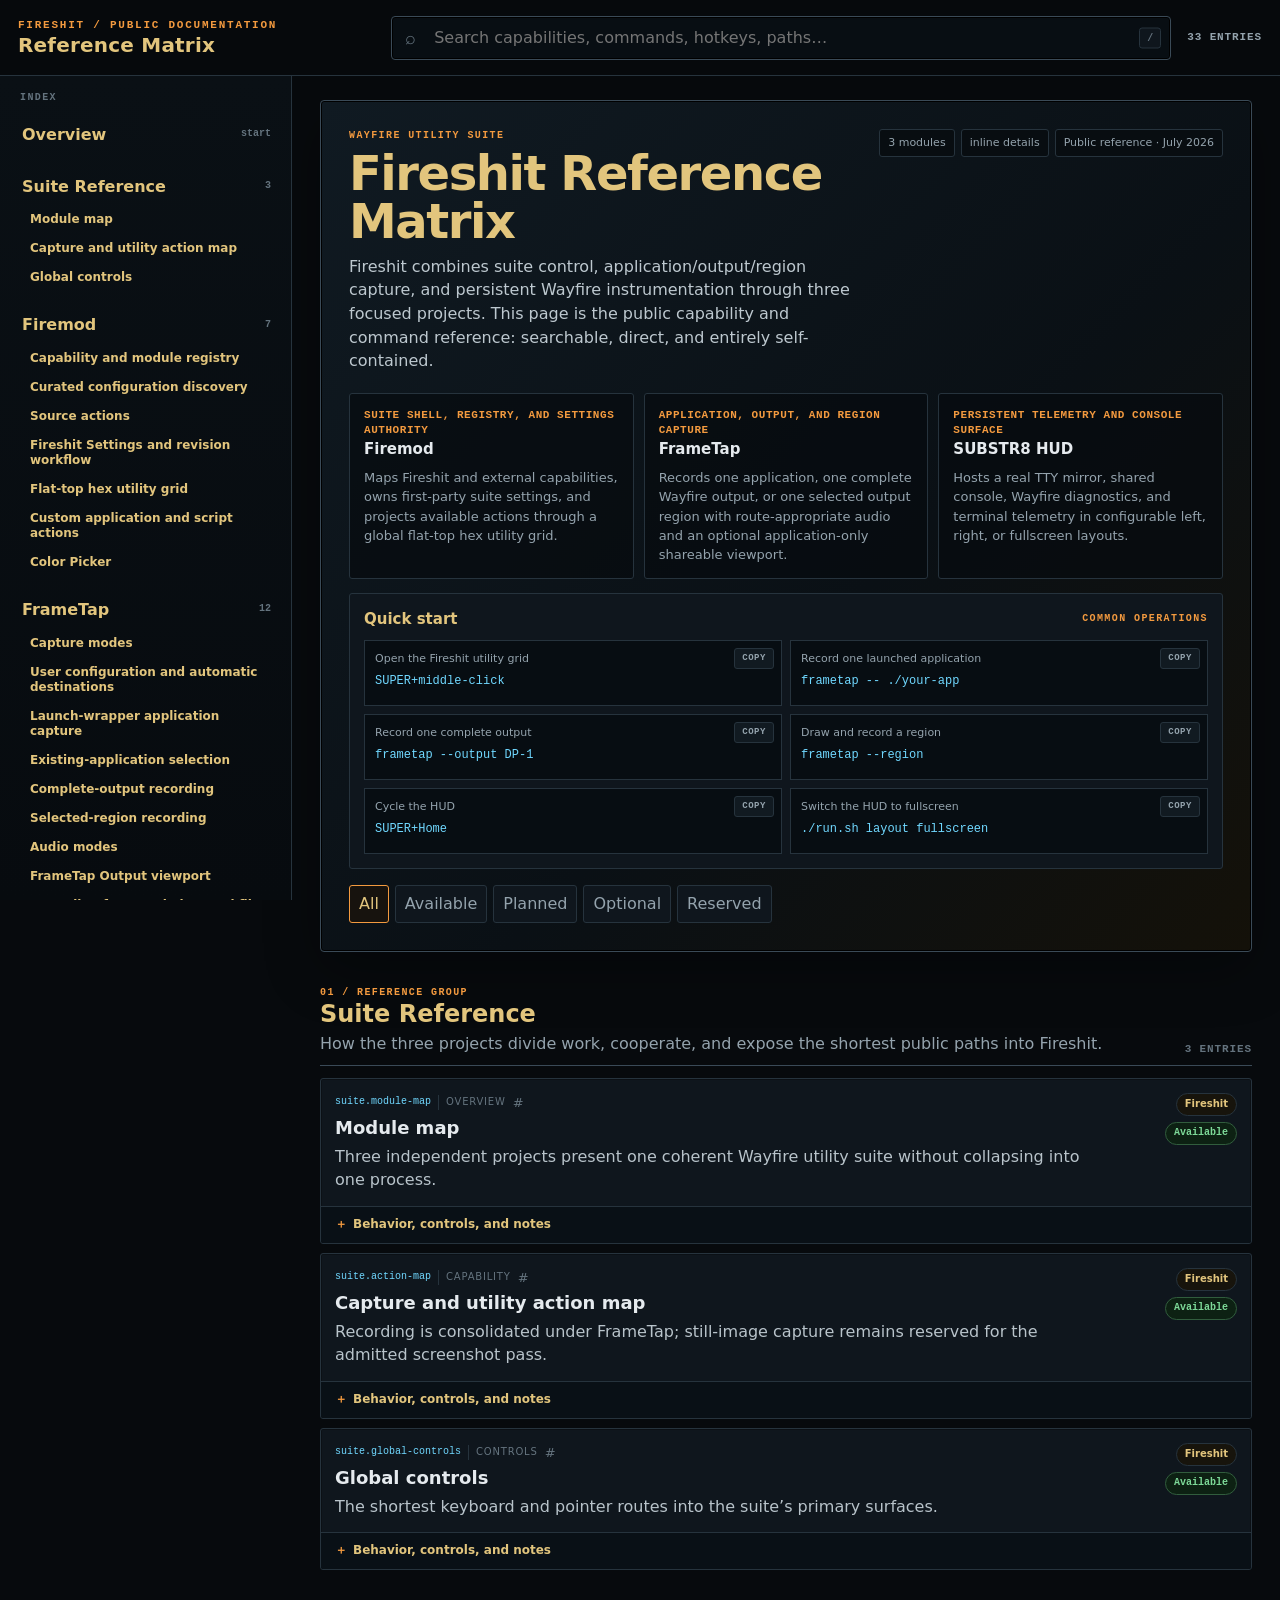
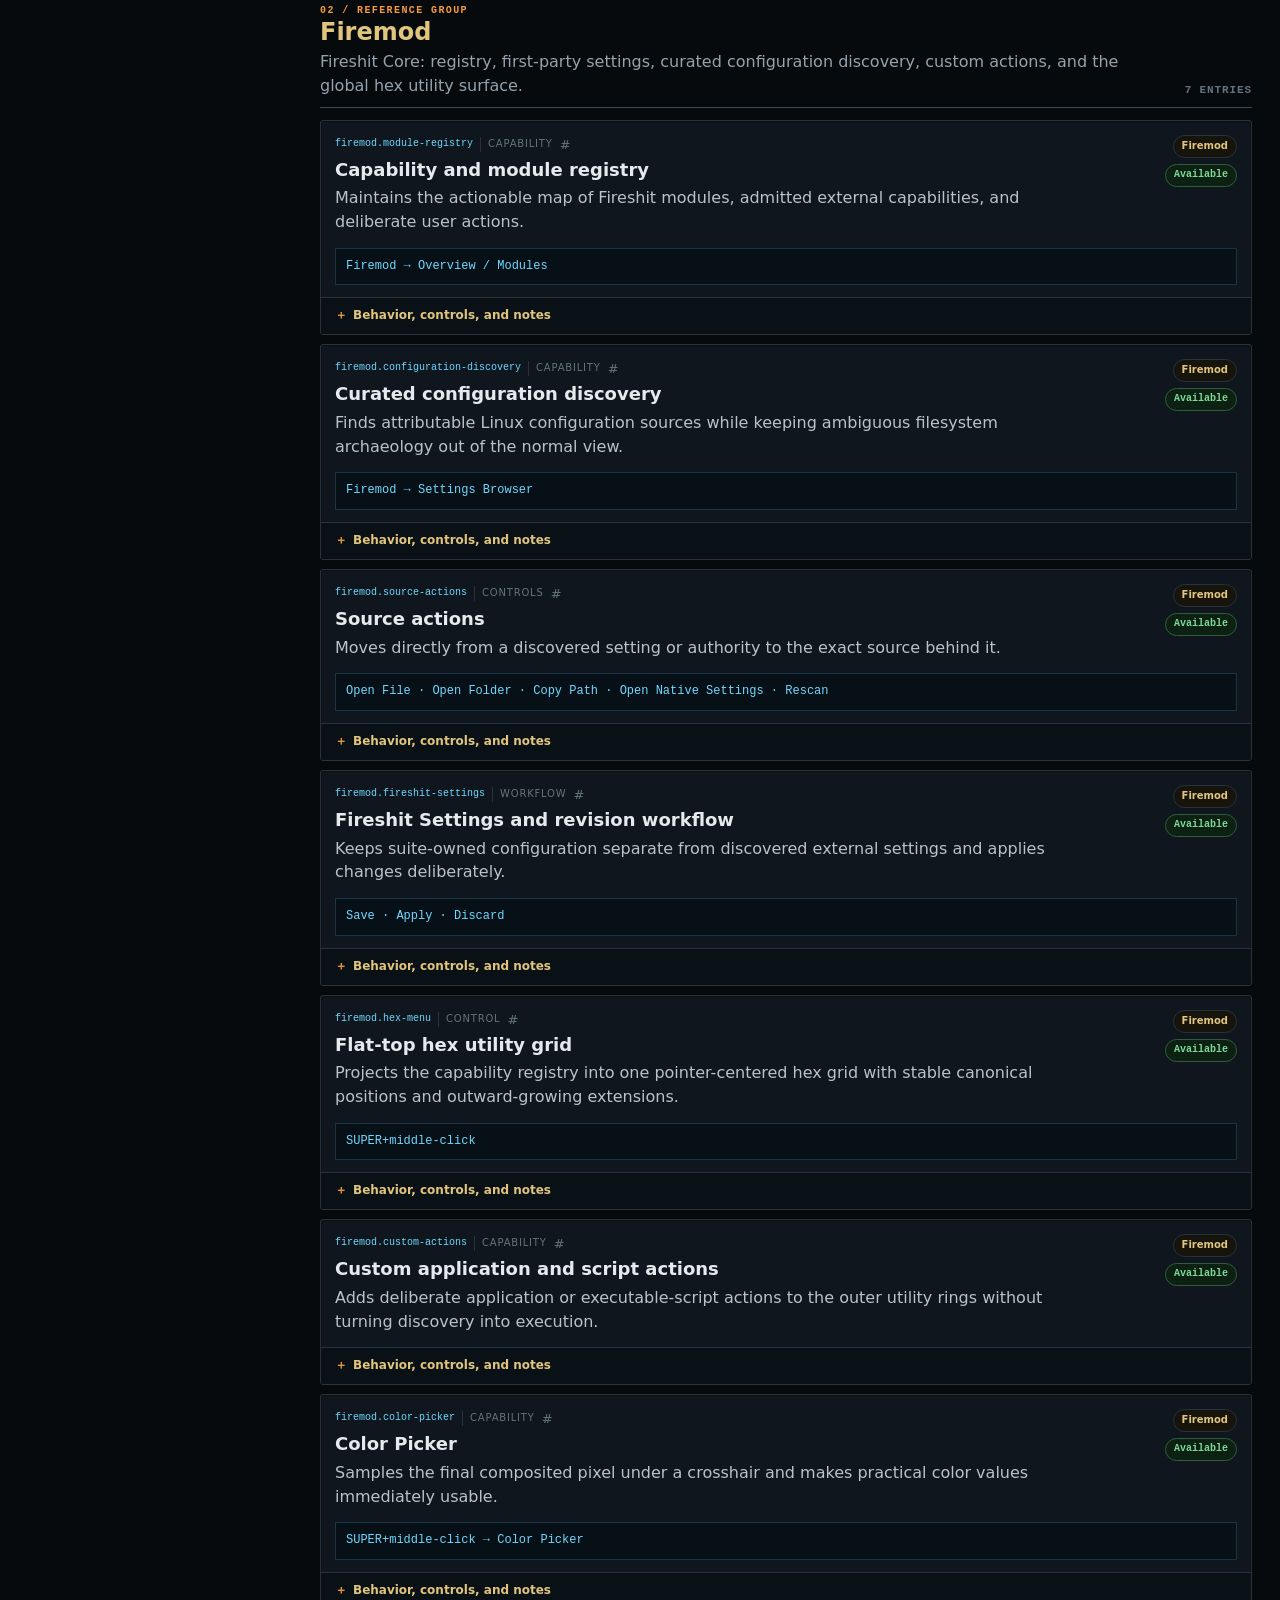
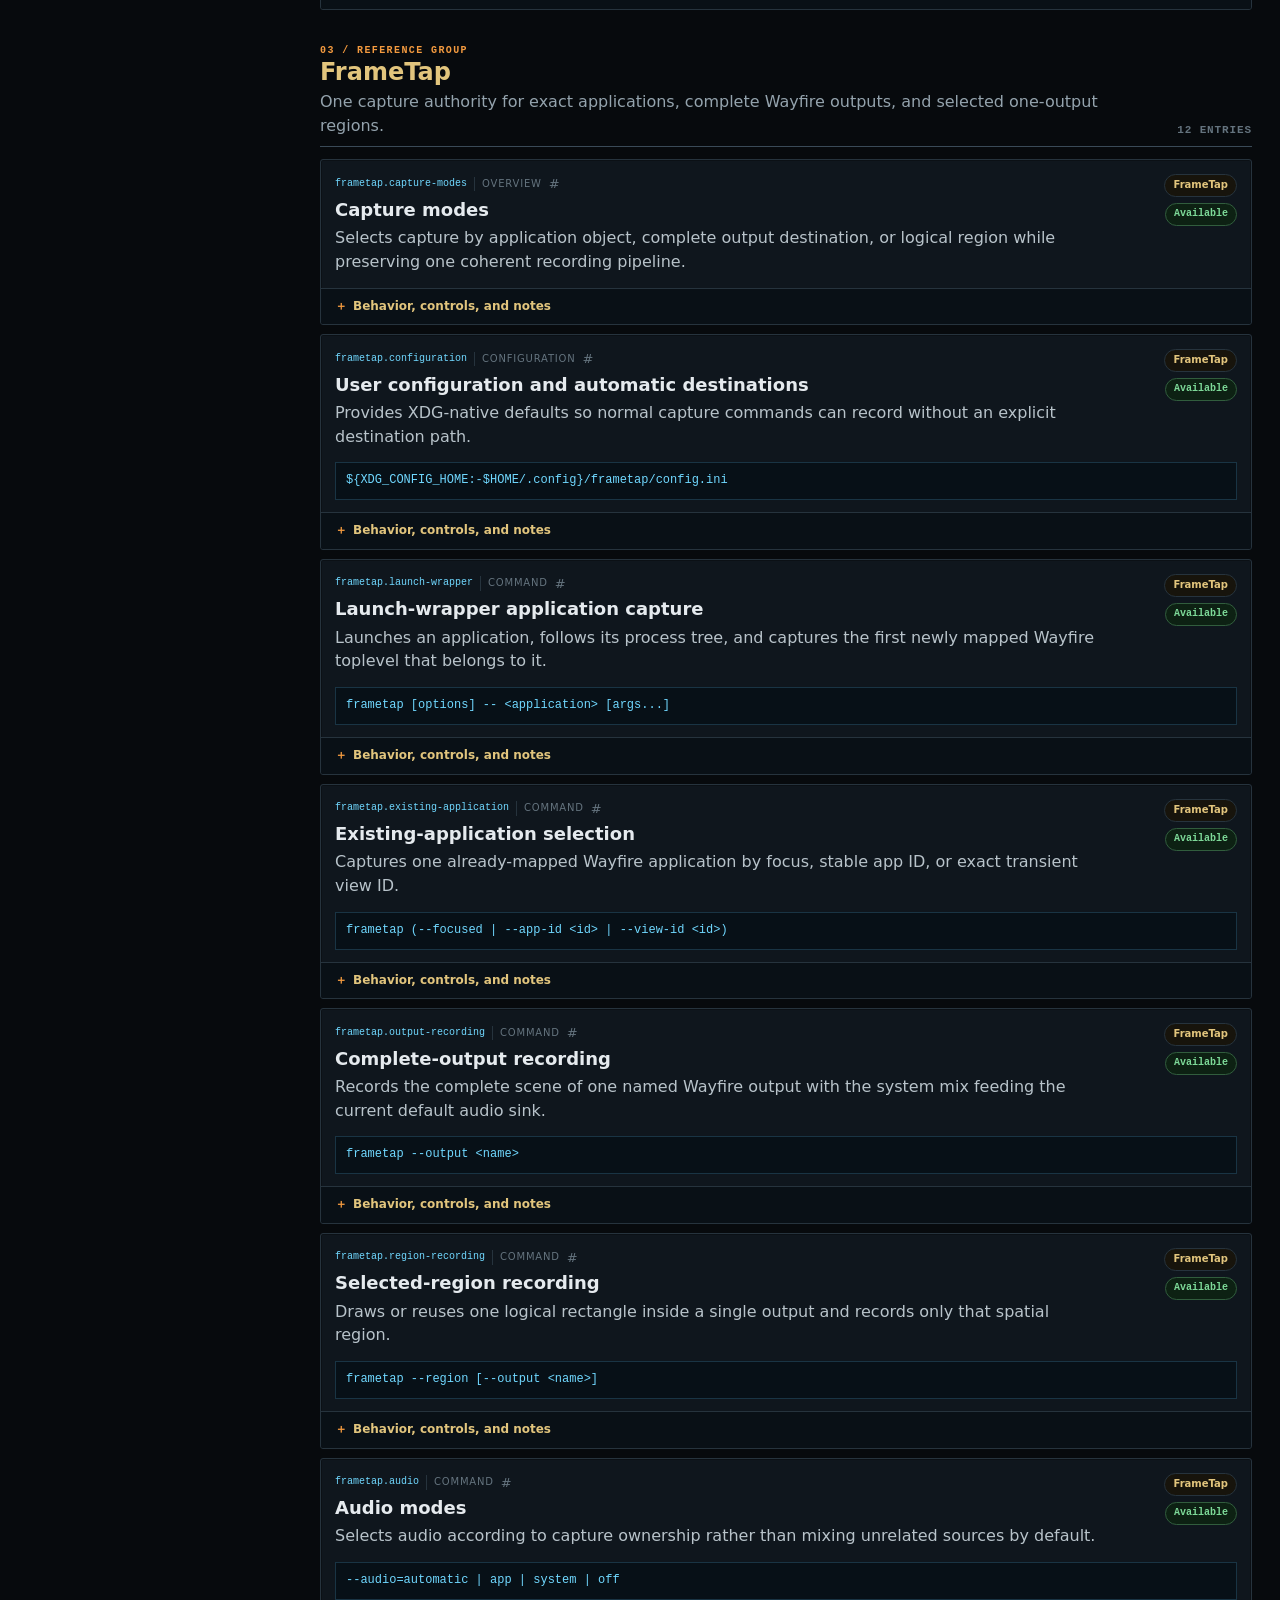
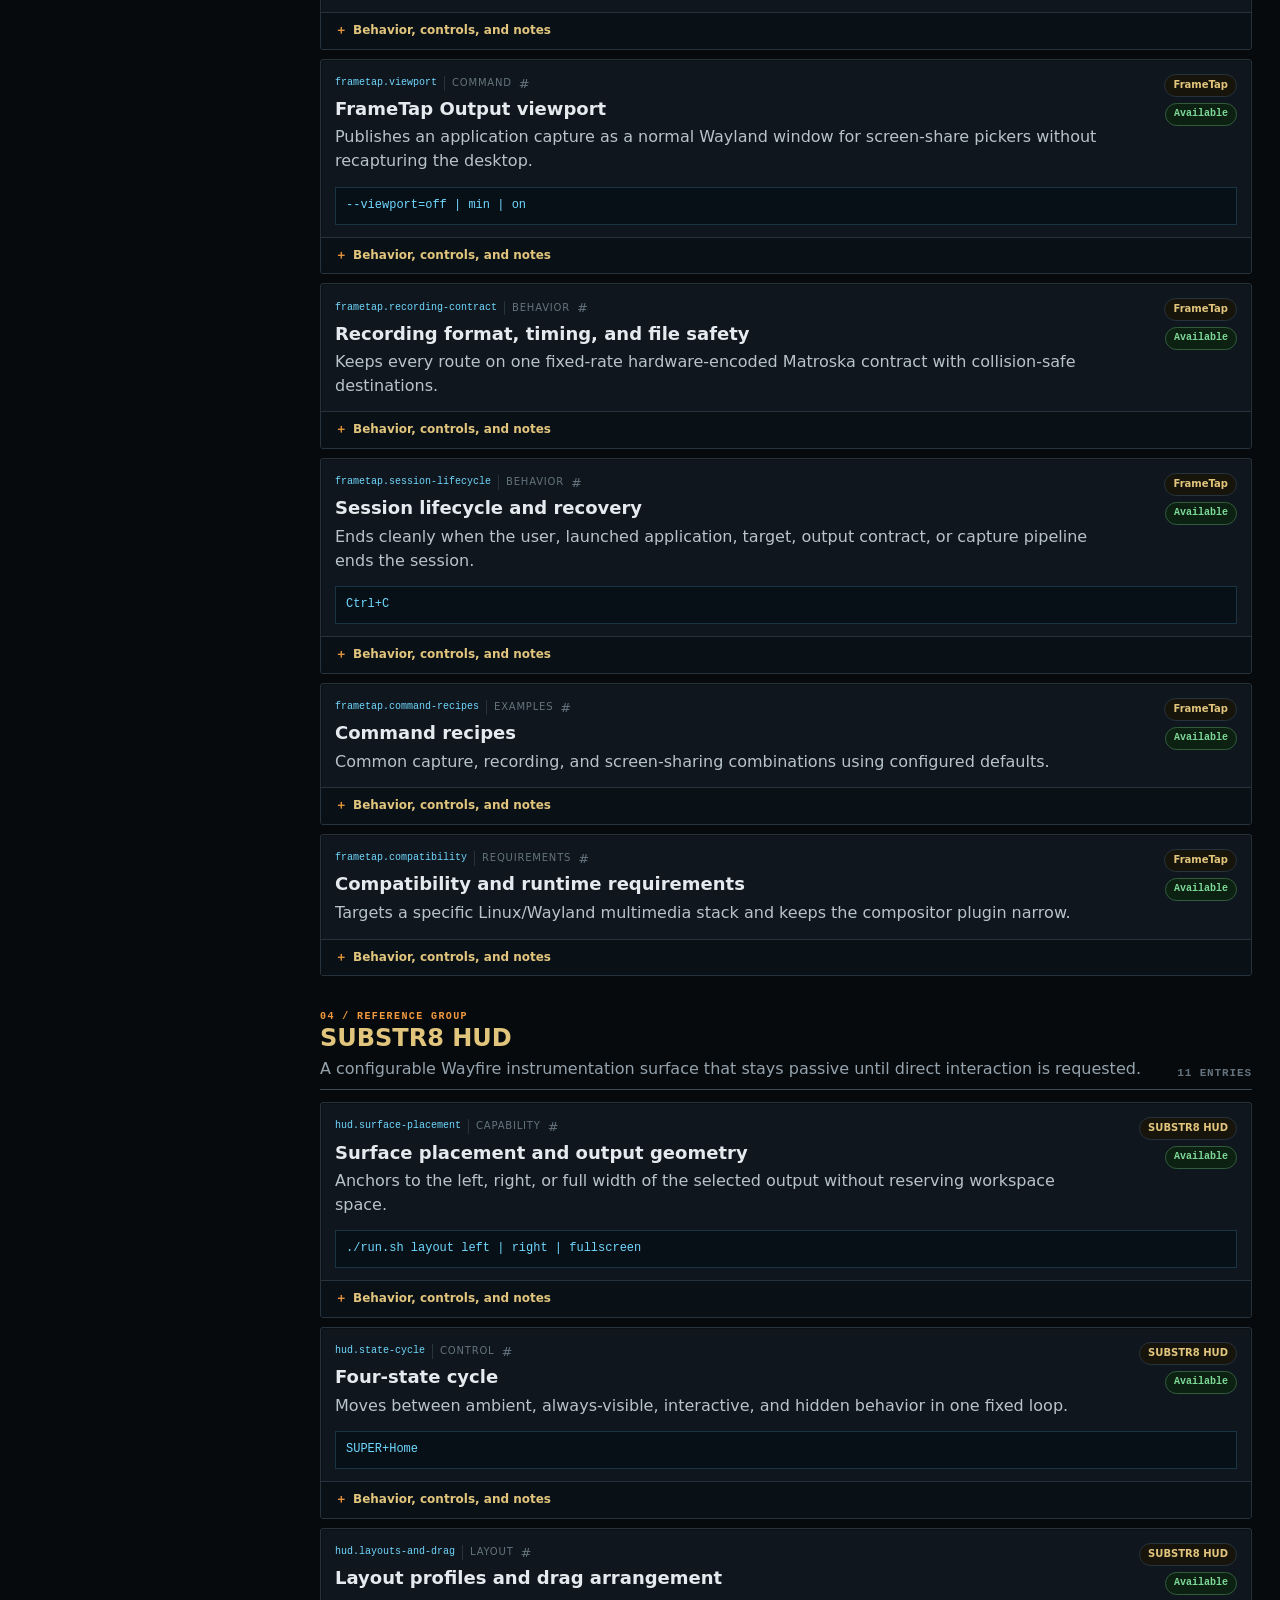
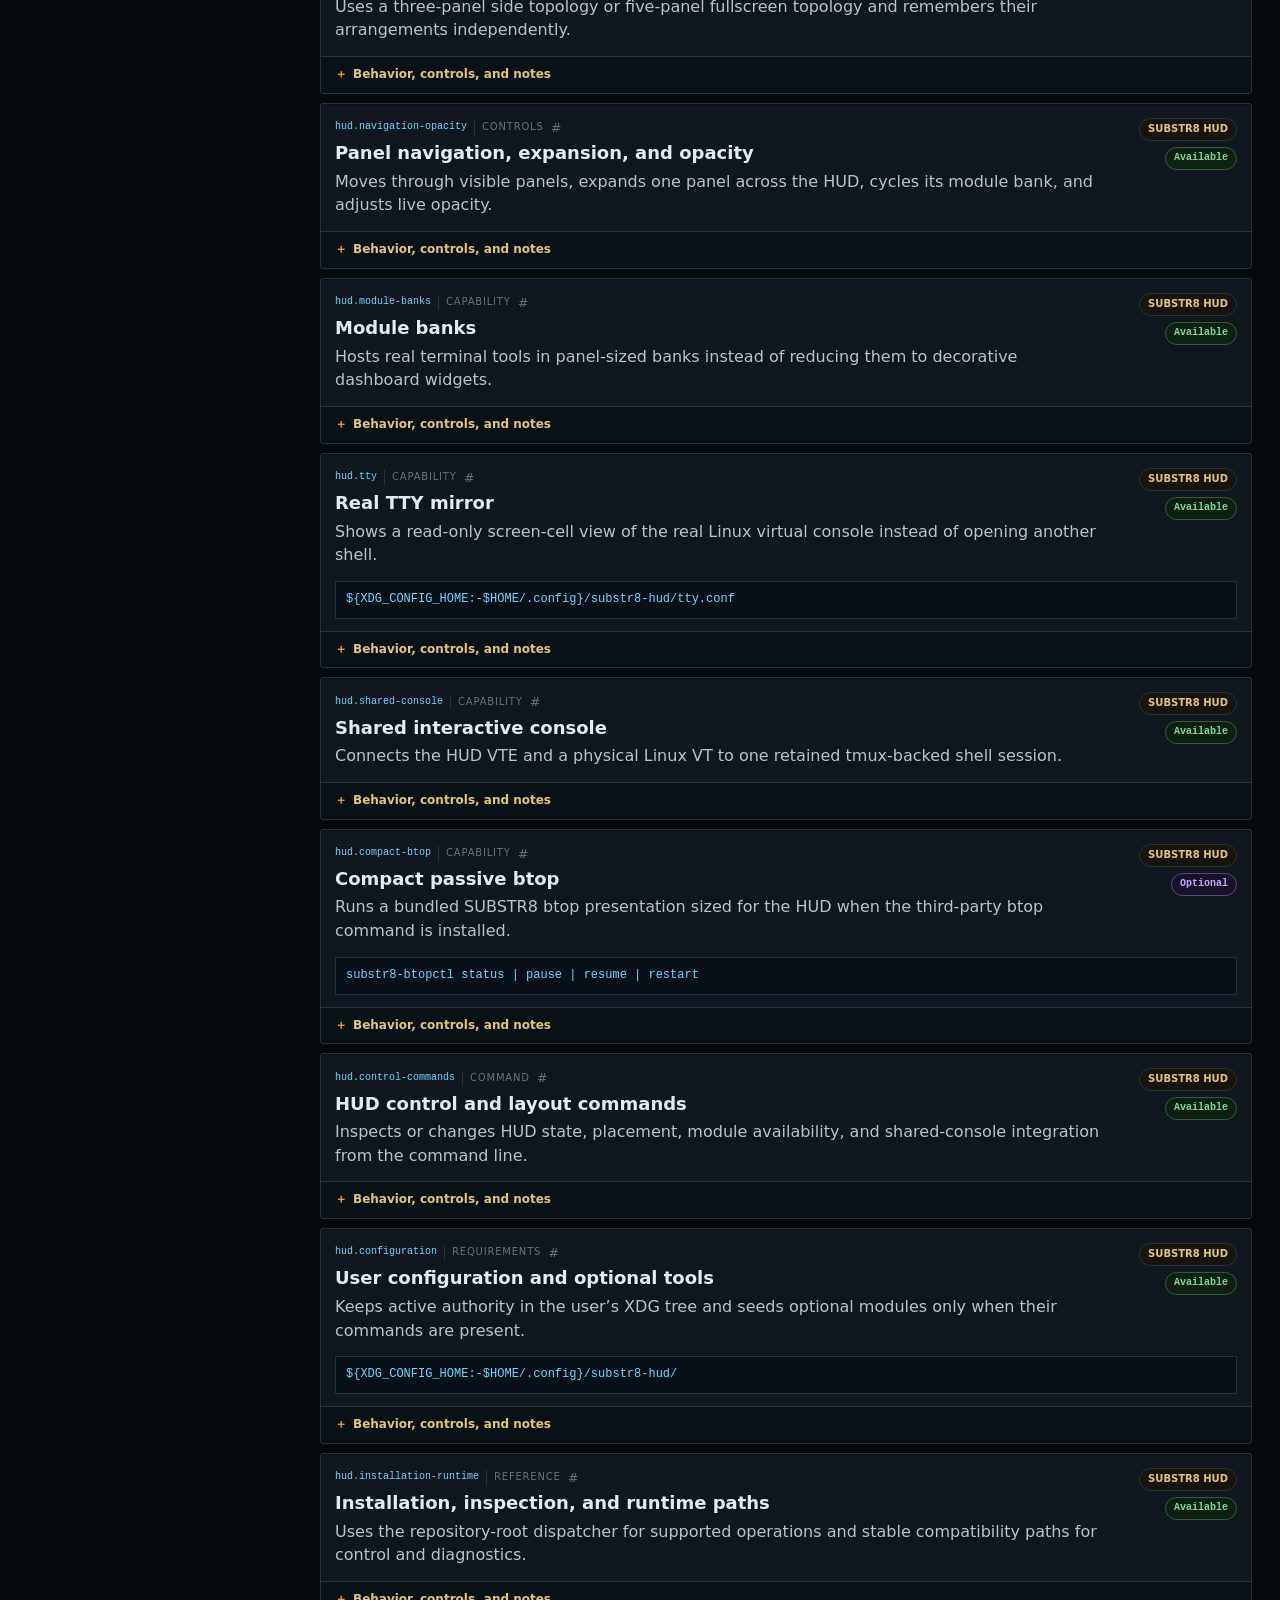
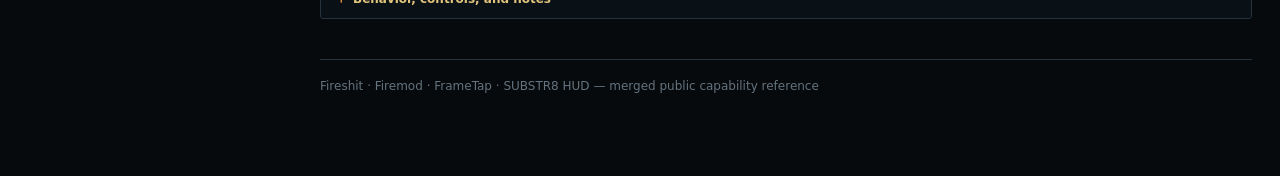
==== index.html @ be8bd17f "Add files via upload" ====
<!doctype html>
<html lang="en">
<head>
<meta charset="utf-8">
<meta name="viewport" content="width=device-width, initial-scale=1">
<meta name="color-scheme" content="dark">
<title>Fireshit Reference Matrix</title>
<style>
:root {
  --bg:#070a0d;
  --bg-soft:#0b1015;
  --panel:#0f161d;
  --panel-2:#131d26;
  --panel-3:#091016;
  --line:#26333d;
  --line-strong:#3a4a57;
  --text:#e5eaee;
  --muted:#94a3ad;
  --faint:#64737e;
  --orange:#f39a3f;
  --gold:#e2c57d;
  --cyan:#70d8ff;
  --green:#7dd998;
  --yellow:#e5c66c;
  --red:#ff7474;
  --purple:#c6a5ff;
  --shadow:0 18px 55px rgba(0,0,0,.32);
  --sidebar:292px;
  --topbar:76px;
}
* { box-sizing:border-box; }
html { scroll-behavior:smooth; background:var(--bg); }
body { margin:0; background:var(--bg); color:var(--text); font-family:Inter,ui-sans-serif,system-ui,-apple-system,BlinkMacSystemFont,"Segoe UI",sans-serif; line-height:1.48; }
button,input { font:inherit; }
a { color:inherit; }
code,pre,.ref-key,.signature,.kbd,.eyebrow,.meta-line,.status,.nav-count { font-family:"IBM Plex Mono","Cascadia Mono","SFMono-Regular",Consolas,monospace; }
.topbar { position:sticky; top:0; z-index:50; display:grid; grid-template-columns:minmax(250px,1fr) minmax(320px,780px) auto; gap:16px; align-items:center; min-height:var(--topbar); padding:10px 18px; background:rgba(7,10,13,.94); border-bottom:1px solid var(--line); backdrop-filter:blur(16px); }
.brand { min-width:0; }
.brand-kicker { color:var(--orange); font:800 11px/1.1 "IBM Plex Mono","Cascadia Mono",monospace; letter-spacing:.16em; text-transform:uppercase; }
.brand h1 { margin:3px 0 0; font-size:20px; line-height:1.1; color:var(--gold); letter-spacing:.01em; }
.search-shell { position:relative; }
.search-shell input { width:100%; height:44px; border:1px solid var(--line-strong); border-radius:4px; background:#080e13; color:var(--text); padding:0 94px 0 42px; outline:none; box-shadow:0 0 0 1px #000 inset; }
.search-shell input:focus { border-color:var(--cyan); box-shadow:0 0 0 2px rgba(112,216,255,.14); }
.search-icon { position:absolute; left:14px; top:50%; transform:translateY(-50%); color:var(--faint); font-size:18px; }
.search-hint { position:absolute; right:10px; top:50%; transform:translateY(-50%); color:var(--faint); border:1px solid var(--line); background:var(--panel); padding:2px 7px; border-radius:3px; font:700 10px/1.5 "IBM Plex Mono","Cascadia Mono",monospace; }
.result-count { white-space:nowrap; color:var(--muted); font:700 11px/1.2 "IBM Plex Mono","Cascadia Mono",monospace; text-transform:uppercase; letter-spacing:.08em; }
.page { display:grid; grid-template-columns:var(--sidebar) minmax(0,1fr); max-width:1740px; margin:0 auto; }
.sidebar { position:sticky; top:var(--topbar); align-self:start; height:calc(100vh - var(--topbar)); overflow:auto; border-right:1px solid var(--line); background:linear-gradient(180deg,#0a1015,#070b0f); padding:16px 12px 30px; }
.sidebar-title { margin:0 8px 12px; color:var(--faint); font:800 10px/1.2 "IBM Plex Mono","Cascadia Mono",monospace; letter-spacing:.14em; text-transform:uppercase; }
.nav-section { margin:5px 0 14px; }
.nav-section > a { display:flex; align-items:center; justify-content:space-between; gap:8px; color:var(--gold); text-decoration:none; font-weight:800; padding:7px 8px; border-left:2px solid transparent; }
.nav-section > a:hover,.nav-section > a.active { background:var(--panel); border-left-color:var(--orange); }
.nav-count { color:var(--faint); font-size:10px; }
.nav-entry { display:block; text-decoration:none; color:var(--muted); padding:5px 8px 5px 18px; border-left:1px solid var(--line); margin-left:8px; font-size:12px; line-height:1.25; }
.nav-entry:hover,.nav-entry.active { color:var(--text); background:#0d151c; border-left-color:var(--cyan); }
.nav-entry[hidden],.nav-section[hidden] { display:none; }
.content { min-width:0; padding:24px 28px 80px; }
.hero { border:1px solid var(--line-strong); background:linear-gradient(135deg,#101a22 0%,#0a1015 58%,#141109 100%); box-shadow:var(--shadow),0 0 0 1px #000 inset; padding:28px; border-radius:4px; }
.hero-row { display:grid; grid-template-columns:minmax(0,1fr) auto; gap:20px; align-items:start; }
.eyebrow { color:var(--orange); font-size:10px; font-weight:800; letter-spacing:.14em; text-transform:uppercase; }
.hero h2 { margin:5px 0 10px; color:var(--gold); font-size:clamp(28px,4vw,48px); line-height:1; letter-spacing:-.03em; }
.hero p { max-width:880px; margin:0; color:#bdc8cf; font-size:16px; }
.hero-meta { display:flex; flex-wrap:wrap; gap:6px; justify-content:flex-end; }
.meta-chip { border:1px solid var(--line); background:#080d11; color:var(--muted); border-radius:3px; padding:5px 8px; font-size:11px; white-space:nowrap; }
.module-grid { display:grid; grid-template-columns:repeat(3,minmax(0,1fr)); gap:10px; margin-top:20px; }
.module-card { border:1px solid var(--line); background:rgba(7,11,15,.7); padding:14px; border-radius:3px; }
.module-card h3 { margin:0 0 3px; font-size:15px; color:var(--text); }
.module-card .module-short { color:var(--orange); font:700 11px/1.35 "IBM Plex Mono","Cascadia Mono",monospace; text-transform:uppercase; letter-spacing:.05em; }
.module-card p { margin:8px 0 0; color:var(--muted); font-size:13px; }
.quick-start { margin-top:14px; border:1px solid var(--line); background:var(--panel); border-radius:3px; padding:14px; }
.quick-start-head { display:flex; align-items:center; justify-content:space-between; gap:12px; margin-bottom:10px; }
.quick-start h3 { margin:0; color:var(--gold); font-size:15px; }
.quick-grid { display:grid; grid-template-columns:repeat(2,minmax(0,1fr)); gap:8px; }
.quick-item { position:relative; background:#070d12; border:1px solid var(--line); padding:10px 42px 10px 10px; min-height:66px; }
.quick-label { color:var(--muted); font-size:11px; margin-bottom:5px; }
.quick-item code { display:block; color:var(--cyan); white-space:pre-wrap; overflow-wrap:anywhere; font-size:12px; }
.filters { display:flex; flex-wrap:wrap; gap:6px; margin:16px 0 0; }
.filter-button { border:1px solid var(--line); background:var(--panel); color:var(--muted); border-radius:3px; padding:6px 9px; cursor:pointer; }
.filter-button:hover { border-color:var(--line-strong); color:var(--text); }
.filter-button.active { color:var(--gold); border-color:var(--orange); background:#17130e; }
.reference-section { scroll-margin-top:calc(var(--topbar) + 18px); margin-top:34px; }
.section-head { display:grid; grid-template-columns:minmax(0,1fr) auto; gap:12px; align-items:end; padding-bottom:9px; border-bottom:1px solid var(--line-strong); }
.section-head h2 { margin:0; color:var(--gold); font-size:24px; line-height:1.1; }
.section-head p { margin:5px 0 0; color:var(--muted); max-width:850px; }
.section-index { color:var(--faint); font:700 11px/1.3 "IBM Plex Mono","Cascadia Mono",monospace; text-transform:uppercase; letter-spacing:.08em; }
.entries { display:grid; gap:9px; margin-top:12px; }
.reference-entry { scroll-margin-top:calc(var(--topbar) + 18px); border:1px solid var(--line); background:var(--panel); border-radius:3px; box-shadow:0 0 0 1px rgba(0,0,0,.28) inset; overflow:hidden; }
.reference-entry:hover { border-color:var(--line-strong); }
.entry-main { display:grid; grid-template-columns:minmax(0,1fr) auto; gap:16px; align-items:start; padding:14px; }
.entry-heading { min-width:0; }
.entry-meta { display:flex; flex-wrap:wrap; align-items:center; gap:7px; margin-bottom:5px; }
.ref-key { color:var(--cyan); font-size:10px; overflow-wrap:anywhere; }
.type-chip { color:var(--faint); border-left:1px solid var(--line); padding-left:7px; font-size:10px; text-transform:uppercase; letter-spacing:.08em; }
.entry-title { margin:0; font-size:18px; color:var(--text); line-height:1.2; }
.entry-summary { margin:6px 0 0; color:#b8c3ca; max-width:1020px; }
.entry-side { display:flex; flex-direction:column; gap:6px; align-items:flex-end; min-width:120px; }
.module-badge,.status { display:inline-flex; align-items:center; min-height:23px; border:1px solid var(--line); border-radius:999px; padding:2px 8px; white-space:nowrap; font-size:10px; font-weight:800; }
.module-badge { color:var(--gold); background:#17140c; }
.status.available { color:var(--green); border-color:#315d3d; background:#0d2113; }
.status.planned { color:var(--yellow); border-color:#66562a; background:#241f0e; }
.status.optional { color:var(--purple); border-color:#57487c; background:#191328; }
.status.reserved { color:var(--red); border-color:#6d3030; background:#271010; }
.signature { margin:0 14px 12px; border:1px solid #193444; background:#071017; color:var(--cyan); padding:9px 10px; overflow:auto; white-space:pre-wrap; overflow-wrap:anywhere; font-size:12px; }
.inline-details { border-top:1px solid var(--line); background:var(--panel-3); }
.inline-details > summary { cursor:pointer; user-select:none; list-style:none; color:var(--gold); padding:9px 14px; font-weight:800; font-size:12px; }
.inline-details > summary::-webkit-details-marker { display:none; }
.inline-details > summary::before { content:'＋'; display:inline-block; width:18px; color:var(--orange); }
.inline-details[open] > summary::before { content:'−'; }
.detail-body { padding:0 14px 14px; display:grid; gap:10px; }
.detail-grid { display:grid; grid-template-columns:repeat(2,minmax(0,1fr)); gap:7px; }
.detail-item { border:1px solid var(--line); background:#0b1218; padding:9px; }
.detail-label { color:var(--orange); font:800 10px/1.2 "IBM Plex Mono","Cascadia Mono",monospace; text-transform:uppercase; letter-spacing:.08em; margin-bottom:4px; }
.detail-value { color:#c5ced4; font-size:13px; }
.note-list { margin:0; padding:0; list-style:none; display:grid; gap:5px; }
.note-list li { border-left:2px solid var(--orange); background:#0b1218; color:var(--muted); padding:6px 8px; }
.table-wrap { overflow:auto; border:1px solid var(--line); }
table { width:100%; border-collapse:collapse; min-width:560px; }
th,td { padding:7px 8px; text-align:left; vertical-align:top; border-bottom:1px solid var(--line); border-right:1px solid var(--line); }
th:last-child,td:last-child { border-right:0; }
tr:last-child td { border-bottom:0; }
th { color:var(--cyan); background:#0b1821; font:800 10px/1.2 "IBM Plex Mono","Cascadia Mono",monospace; text-transform:uppercase; letter-spacing:.07em; }
td { color:#c2ccd2; font-size:12px; background:#091015; }
.code-block { position:relative; border:1px solid var(--line); background:#050a0e; }
.code-block pre { margin:0; padding:12px 46px 12px 12px; overflow:auto; color:var(--cyan); font-size:12px; line-height:1.5; white-space:pre-wrap; overflow-wrap:anywhere; }
.copy-button { position:absolute; top:7px; right:7px; border:1px solid var(--line); background:#111a21; color:var(--muted); border-radius:3px; padding:4px 7px; cursor:pointer; font:800 9px/1.2 "IBM Plex Mono","Cascadia Mono",monospace; text-transform:uppercase; letter-spacing:.06em; }
.copy-button:hover { color:var(--cyan); border-color:var(--cyan); }
.copy-button.copied { color:var(--green); border-color:var(--green); }
.anchor-button { border:0; background:transparent; color:var(--faint); cursor:pointer; padding:0; font-size:13px; }
.anchor-button:hover { color:var(--cyan); }
.empty-state { display:none; border:1px solid var(--line); background:var(--panel); color:var(--muted); padding:24px; text-align:center; margin-top:22px; }
.footer { margin-top:40px; padding:18px 0 0; border-top:1px solid var(--line); color:var(--faint); font-size:12px; }
.hidden-by-search { display:none !important; }
mark { background:#433314; color:#ffe6a3; padding:0 1px; }
@media (max-width:1080px) {
  :root { --sidebar:245px; }
  .topbar { grid-template-columns:1fr minmax(280px,520px); }
  .result-count { display:none; }
  .module-grid { grid-template-columns:1fr; }
}
@media (max-width:820px) {
  :root { --topbar:124px; }
  .topbar { grid-template-columns:1fr; gap:8px; padding:10px 12px; }
  .brand h1 { font-size:18px; }
  .page { display:block; }
  .sidebar { position:relative; top:auto; height:auto; border-right:0; border-bottom:1px solid var(--line); padding:10px 12px; display:flex; gap:6px; overflow:auto; }
  .sidebar-title,.nav-entry,.nav-count { display:none; }
  .nav-section { margin:0; flex:0 0 auto; }
  .nav-section > a { border:1px solid var(--line); border-left-width:1px; padding:6px 9px; }
  .content { padding:16px 12px 60px; }
  .hero { padding:18px; }
  .hero-row { grid-template-columns:1fr; }
  .hero-meta { justify-content:flex-start; }
  .quick-grid,.detail-grid { grid-template-columns:1fr; }
  .entry-main { grid-template-columns:1fr; }
  .entry-side { flex-direction:row; align-items:center; justify-content:flex-start; min-width:0; }
}
@media (max-width:520px) {
  .quick-grid { grid-template-columns:1fr; }
  .hero h2 { font-size:30px; }
  .section-head { grid-template-columns:1fr; }
}
@media (prefers-reduced-motion:reduce) { html { scroll-behavior:auto; } }
@media print {
  .topbar,.sidebar,.filters,.copy-button,.anchor-button { display:none !important; }
  .page { display:block; }
  .content { padding:0; }
  .hero,.reference-entry,.quick-start { break-inside:avoid; box-shadow:none; }
  .inline-details > summary { display:none; }
  .inline-details:not([open]) .detail-body { display:grid; }
  body { background:white; color:black; }
}
</style>
</head>
<body>
<header class="topbar">
  <div class="brand">
    <div class="brand-kicker">Fireshit / public documentation</div>
    <h1>Reference Matrix</h1>
  </div>
  <label class="search-shell" aria-label="Search the reference">
    <span class="search-icon">⌕</span>
    <input id="search" type="search" autocomplete="off" placeholder="Search capabilities, commands, hotkeys, paths…">
    <span class="search-hint">/</span>
  </label>
  <div class="result-count" id="resultCount">0 entries</div>
</header>
<div class="page">
  <aside class="sidebar" id="sidebar" aria-label="Reference index">
    <div class="sidebar-title">Index</div>
  </aside>
  <main class="content">
    <section class="hero" id="overview">
      <div class="hero-row">
        <div>
          <div class="eyebrow">Wayfire utility suite</div>
          <h2>Fireshit Reference Matrix</h2>
          <p>Fireshit combines suite control, application/output/region capture, and persistent Wayfire instrumentation through three focused projects. This page is the public capability and command reference: searchable, direct, and entirely self-contained.</p>
        </div>
        <div class="hero-meta">
          <span class="meta-chip">3 modules</span>
          <span class="meta-chip">inline details</span>
          <span class="meta-chip">Public reference · July 2026</span>
        </div>
      </div>
      <div class="module-grid" id="moduleGrid"></div>
      <div class="quick-start">
        <div class="quick-start-head"><h3>Quick start</h3><span class="eyebrow">common operations</span></div>
        <div class="quick-grid" id="quickGrid"></div>
      </div>
      <div class="filters" id="filters" aria-label="Filter by availability"></div>
    </section>
    <div id="reference"></div>
    <div class="empty-state" id="emptyState">No reference entries match this search and availability filter.</div>
    <footer class="footer">Fireshit · Firemod · FrameTap · SUBSTR8 HUD — merged public capability reference</footer>
  </main>
</div>
<script id="fireshit-reference-data" type="application/json">{
  "meta": {
    "title": "Fireshit Reference Matrix",
    "subtitle": "Wayfire session control, application/output/region capture, and persistent telemetry.",
    "snapshot": "Public reference · July 2026",
    "modules": [
      "Firemod",
      "FrameTap",
      "SUBSTR8 HUD"
    ]
  },
  "statusLabels": {
    "available": "Available",
    "planned": "Planned",
    "optional": "Optional",
    "reserved": "Reserved"
  },
  "modules": [
    {
      "id": "firemod",
      "name": "Firemod",
      "short": "Suite shell, registry, and settings authority",
      "description": "Maps Fireshit and external capabilities, owns first-party suite settings, and projects available actions through a global flat-top hex utility grid."
    },
    {
      "id": "frametap",
      "name": "FrameTap",
      "short": "Application, output, and region capture",
      "description": "Records one application, one complete Wayfire output, or one selected output region with route-appropriate audio and an optional application-only shareable viewport."
    },
    {
      "id": "substr8-hud",
      "name": "SUBSTR8 HUD",
      "short": "Persistent telemetry and console surface",
      "description": "Hosts a real TTY mirror, shared console, Wayfire diagnostics, and terminal telemetry in configurable left, right, or fullscreen layouts."
    }
  ],
  "quickStart": [
    {
      "label": "Open the Fireshit utility grid",
      "code": "SUPER+middle-click"
    },
    {
      "label": "Record one launched application",
      "code": "frametap -- ./your-app"
    },
    {
      "label": "Record one complete output",
      "code": "frametap --output DP-1"
    },
    {
      "label": "Draw and record a region",
      "code": "frametap --region"
    },
    {
      "label": "Cycle the HUD",
      "code": "SUPER+Home"
    },
    {
      "label": "Switch the HUD to fullscreen",
      "code": "./run.sh layout fullscreen"
    }
  ],
  "sections": [
    {
      "id": "suite",
      "label": "Suite Reference",
      "description": "How the three projects divide work, cooperate, and expose the shortest public paths into Fireshit.",
      "entries": [
        {
          "id": "suite.module-map",
          "title": "Module map",
          "type": "overview",
          "module": "Fireshit",
          "status": "available",
          "summary": "Three independent projects present one coherent Wayfire utility suite without collapsing into one process.",
          "details": [
            {
              "label": "Firemod",
              "value": "Owns the suite registry, global utility surface, first-party settings, custom actions, discovery, and dispatch coordination."
            },
            {
              "label": "FrameTap",
              "value": "Owns application, whole-output, and one-output region recording, plus application-only and system-output audio routes."
            },
            {
              "label": "SUBSTR8 HUD",
              "value": "Owns persistent HUD geometry, state, panels, terminal processes, the real TTY mirror, shared console, and telemetry banks."
            }
          ],
          "notes": [
            "Firemod can present an action without absorbing the module that performs it.",
            "FrameTap and SUBSTR8 HUD remain directly usable when the Firemod settings window is closed."
          ],
          "tags": [
            "suite",
            "modules",
            "ownership",
            "firemod",
            "frametap",
            "hud"
          ]
        },
        {
          "id": "suite.action-map",
          "title": "Capture and utility action map",
          "type": "capability",
          "module": "Fireshit",
          "status": "available",
          "summary": "Recording is consolidated under FrameTap; still-image capture remains reserved for the admitted screenshot pass.",
          "table": {
            "headers": [
              "Action",
              "Authority",
              "Public route",
              "State"
            ],
            "rows": [
              [
                "Screenshot",
                "Reserved screenshot authority",
                "Firemod canonical hex",
                "Reserved"
              ],
              [
                "Screen Snip",
                "Reserved screenshot authority",
                "Firemod canonical hex",
                "Reserved"
              ],
              [
                "Record Screen",
                "FrameTap output capture",
                "frametap --output NAME",
                "Available directly; Firemod route pending"
              ],
              [
                "Record Application",
                "FrameTap application capture",
                "frametap -- <application>",
                "Available"
              ],
              [
                "Record Region",
                "FrameTap region capture",
                "frametap --region",
                "Available directly; Firemod route pending"
              ],
              [
                "Color Picker",
                "Firemod",
                "SUPER+middle-click → Color Picker",
                "Available"
              ]
            ]
          },
          "notes": [
            "The screenshot destination fields in FrameTap configuration reserve a stable future path; FrameTap 0.6 still records video only.",
            "The suite does not substitute unrelated screenshot or recording applications behind these names."
          ],
          "tags": [
            "screenshot",
            "screen snip",
            "record screen",
            "record application",
            "record region",
            "color picker",
            "ownership"
          ]
        },
        {
          "id": "suite.global-controls",
          "title": "Global controls",
          "type": "controls",
          "module": "Fireshit",
          "status": "available",
          "summary": "The shortest keyboard and pointer routes into the suite’s primary surfaces.",
          "table": {
            "headers": [
              "Control",
              "Result"
            ],
            "rows": [
              [
                "SUPER+middle-click",
                "Open or relocate Firemod’s flat-top utility grid at the pointer."
              ],
              [
                "SUPER+Home",
                "Advance SUBSTR8 HUD by one state."
              ],
              [
                "Ctrl+C",
                "Stop an active foreground FrameTap session cleanly."
              ],
              [
                "Page Up / Page Down",
                "Move through visible HUD panels while the pane selector owns focus."
              ]
            ]
          },
          "tags": [
            "hotkeys",
            "super middle click",
            "super home",
            "ctrl c",
            "page up",
            "page down",
            "global"
          ]
        }
      ]
    },
    {
      "id": "firemod",
      "label": "Firemod",
      "description": "Fireshit Core: registry, first-party settings, curated configuration discovery, custom actions, and the global hex utility surface.",
      "entries": [
        {
          "id": "firemod.module-registry",
          "title": "Capability and module registry",
          "type": "capability",
          "module": "Firemod",
          "status": "available",
          "summary": "Maintains the actionable map of Fireshit modules, admitted external capabilities, and deliberate user actions.",
          "signature": "Firemod → Overview / Modules",
          "details": [
            {
              "label": "Shows",
              "value": "Module identity, installation state, action ownership, availability, and disabled reasons."
            },
            {
              "label": "Dispatch",
              "value": "Each action is sent to its registered owner through a stable capability ID."
            },
            {
              "label": "External contracts",
              "value": "Contract-version 1 manifests may opt into the menu; passive discovery alone never creates an executable action."
            }
          ],
          "tags": [
            "registry",
            "modules",
            "capabilities",
            "inventory",
            "availability",
            "dispatch"
          ]
        },
        {
          "id": "firemod.configuration-discovery",
          "title": "Curated configuration discovery",
          "type": "capability",
          "module": "Firemod",
          "status": "available",
          "summary": "Finds attributable Linux configuration sources while keeping ambiguous filesystem archaeology out of the normal view.",
          "signature": "Firemod → Settings Browser",
          "details": [
            {
              "label": "Readable families",
              "value": "INI, TOML, JSON variants, YAML, XML, properties and environment files, scripts, GSettings/dconf, systemd user configuration, and SQLite application databases."
            },
            {
              "label": "Attribution",
              "value": "Results must belong cleanly to a registered module, recognized desktop application, or known system authority."
            },
            {
              "label": "Uncertain results",
              "value": "Ambiguous, stale, duplicate, orphaned, and low-confidence candidates stay hidden until diagnostic results are enabled."
            },
            {
              "label": "Write boundary",
              "value": "Recognizing a format does not make its settings writable; external mutation requires a reviewed adapter with validation and recovery."
            }
          ],
          "notes": [
            "Firemod reads useful configuration information without executing unknown source files."
          ],
          "tags": [
            "settings browser",
            "configuration",
            "ini",
            "toml",
            "json",
            "yaml",
            "xml",
            "dconf",
            "systemd",
            "sqlite",
            "uncertain"
          ]
        },
        {
          "id": "firemod.source-actions",
          "title": "Source actions",
          "type": "controls",
          "module": "Firemod",
          "status": "available",
          "summary": "Moves directly from a discovered setting or authority to the exact source behind it.",
          "signature": "Open File · Open Folder · Copy Path · Open Native Settings · Rescan",
          "details": [
            {
              "label": "Open File",
              "value": "Open the exact discovered configuration source."
            },
            {
              "label": "Open Folder",
              "value": "Reveal the containing directory."
            },
            {
              "label": "Copy Path",
              "value": "Copy the exact path without rewriting it."
            },
            {
              "label": "Open Native Settings",
              "value": "Use an application-provided settings surface when one is declared."
            },
            {
              "label": "Rescan",
              "value": "Refresh module state, capability contracts, and configuration sources."
            }
          ],
          "tags": [
            "open file",
            "open folder",
            "copy path",
            "native settings",
            "rescan"
          ]
        },
        {
          "id": "firemod.fireshit-settings",
          "title": "Fireshit Settings and revision workflow",
          "type": "workflow",
          "module": "Firemod",
          "status": "available",
          "summary": "Keeps suite-owned configuration separate from discovered external settings and applies changes deliberately.",
          "signature": "Save · Apply · Discard",
          "details": [
            {
              "label": "Draft",
              "value": "Typing, toggling, reordering, icon selection, and preview alter only the current in-memory draft."
            },
            {
              "label": "Save",
              "value": "Persist the draft and create a revision only when its content changed."
            },
            {
              "label": "Apply",
              "value": "Activate the most recently saved Fireshit configuration; failed activation restores the last working registry."
            },
            {
              "label": "Discard",
              "value": "Restore the saved configuration and abandon unsaved edits."
            },
            {
              "label": "History",
              "value": "Retain the ten most recent distinct deliberate revisions."
            },
            {
              "label": "Close behavior",
              "value": "Unsaved edits produce Save / Discard / Cancel rather than autosaving."
            }
          ],
          "code": [
            "${XDG_CONFIG_HOME:-$HOME/.config}/firemod/config.ini\n${XDG_CONFIG_HOME:-$HOME/.config}/firemod/actions.d/*.action\n${XDG_STATE_HOME:-$HOME/.local/state}/firemod/history/*.ini"
          ],
          "tags": [
            "fireshit settings",
            "save",
            "apply",
            "discard",
            "draft",
            "history",
            "revisions",
            "xdg"
          ]
        },
        {
          "id": "firemod.hex-menu",
          "title": "Flat-top hex utility grid",
          "type": "control",
          "module": "Firemod",
          "status": "available",
          "summary": "Projects the capability registry into one pointer-centered hex grid with stable canonical positions and outward-growing extensions.",
          "signature": "SUPER+middle-click",
          "table": {
            "headers": [
              "Position",
              "Canonical action"
            ],
            "rows": [
              [
                "Center",
                "Color Picker"
              ],
              [
                "Top",
                "Screenshot"
              ],
              [
                "Upper-right",
                "Screen Snip"
              ],
              [
                "Lower-right",
                "Record Region"
              ],
              [
                "Bottom",
                "Record Screen"
              ],
              [
                "Lower-left",
                "Record Application"
              ],
              [
                "Upper-left",
                "Firemod Settings"
              ]
            ]
          },
          "details": [
            {
              "label": "Extensions",
              "value": "Additional registered and user actions begin at Ring 2’s top position and fill clockwise."
            },
            {
              "label": "Spatial memory",
              "value": "Unavailable or hidden canonical actions do not cause the inner seven positions to collapse or shuffle."
            },
            {
              "label": "Pointer",
              "value": "Hover and polygon-accurate clicking act on one hex; clicking outside closes the surface."
            },
            {
              "label": "Keyboard",
              "value": "Tab / Shift+Tab traverse registry order, arrow keys move geometrically, Enter or Space activates, and Escape closes."
            },
            {
              "label": "Fit",
              "value": "The complete grid is translated and, when necessary, uniformly reduced to stay within the active output."
            },
            {
              "label": "Hover plaque",
              "value": "Shows name, description, availability, or disabled reason without changing grid geometry."
            }
          ],
          "notes": [
            "A second SUPER+middle-click closes the current grid or relocates the single live grid to the new pointer position.",
            "Record Screen and Record Region already exist in FrameTap; their direct Firemod registry routes remain an integration step."
          ],
          "tags": [
            "global menu",
            "hex grid",
            "flat top",
            "rings",
            "super middle click",
            "keyboard",
            "hover"
          ]
        },
        {
          "id": "firemod.custom-actions",
          "title": "Custom application and script actions",
          "type": "capability",
          "module": "Firemod",
          "status": "available",
          "summary": "Adds deliberate application or executable-script actions to the outer utility rings without turning discovery into execution.",
          "details": [
            {
              "label": "Launch contract",
              "value": "Executable plus ordered arguments, optional working directory, enabled state, and optional terminal launch."
            },
            {
              "label": "Presentation",
              "value": "Human-readable label, hover title and subtitle, selected hex color, order, and optional PNG."
            },
            {
              "label": "Icon handling",
              "value": "PNG only. Firemod preserves the source, scales down proportionally, never upscales, and performs no crop, padding, recolor, normalization, or conversion."
            },
            {
              "label": "Fallback",
              "value": "Missing, unreadable, invalid, or non-PNG artwork uses run-script.png."
            },
            {
              "label": "Safety",
              "value": "Preview, scan, Save, and Apply never execute the action; scripts use argument vectors rather than concatenated shell strings."
            }
          ],
          "tags": [
            "custom actions",
            "applications",
            "scripts",
            "arguments",
            "terminal",
            "png",
            "run-script",
            "outer ring"
          ]
        },
        {
          "id": "firemod.color-picker",
          "title": "Color Picker",
          "type": "capability",
          "module": "Firemod",
          "status": "available",
          "summary": "Samples the final composited pixel under a crosshair and makes practical color values immediately usable.",
          "signature": "SUPER+middle-click → Color Picker",
          "details": [
            {
              "label": "Accept",
              "value": "Left click copies uppercase #RRGGBB immediately."
            },
            {
              "label": "Formats",
              "value": "HEX, RGB, HSL, and OKLCH."
            },
            {
              "label": "Cancel",
              "value": "Escape or right click leaves the clipboard unchanged."
            },
            {
              "label": "Presentation",
              "value": "Crosshair plus a local 9 × 9 magnifier; no persistent color history."
            }
          ],
          "tags": [
            "color picker",
            "hex",
            "rgb",
            "hsl",
            "oklch",
            "clipboard",
            "crosshair",
            "magnifier"
          ]
        }
      ]
    },
    {
      "id": "frametap",
      "label": "FrameTap",
      "description": "One capture authority for exact applications, complete Wayfire outputs, and selected one-output regions.",
      "entries": [
        {
          "id": "frametap.capture-modes",
          "title": "Capture modes",
          "type": "overview",
          "module": "FrameTap",
          "status": "available",
          "summary": "Selects capture by application object, complete output destination, or logical region while preserving one coherent recording pipeline.",
          "table": {
            "headers": [
              "Mode",
              "Typical command",
              "Video source",
              "Automatic audio"
            ],
            "rows": [
              [
                "Launch application",
                "frametap -- ./your-app",
                "First matching toplevel from the launched process tree",
                "Application only"
              ],
              [
                "Existing application",
                "frametap --focused",
                "One selected mapped Wayfire toplevel",
                "Off"
              ],
              [
                "Complete output",
                "frametap --output DP-1",
                "Complete selected Wayfire output scene",
                "Current default system output"
              ],
              [
                "Selected region",
                "frametap --region",
                "One logical rectangle inside one output",
                "Current default system output"
              ]
            ]
          },
          "notes": [
            "Every capture route uses the same bounded DMA-BUF transport, explicit synchronization, Intel VA-API H.264 encoder, exact 60 Hz timeline, and Matroska writer."
          ],
          "tags": [
            "capture modes",
            "application",
            "output",
            "region",
            "recording"
          ]
        },
        {
          "id": "frametap.configuration",
          "title": "User configuration and automatic destinations",
          "type": "configuration",
          "module": "FrameTap",
          "status": "available",
          "summary": "Provides XDG-native defaults so normal capture commands can record without an explicit destination path.",
          "signature": "${XDG_CONFIG_HOME:-$HOME/.config}/frametap/config.ini",
          "code": [
            "frametap --config-path\nframetap --show-config\nframetap --write-default-config",
            "[paths]\nrecordings = ~/Captures/recordings\nscreenshots = ~/Captures/screens\n\n[naming]\nrecording = [frametap]-{timestamp}.mkv\nscreenshot = [frametap]-{timestamp}.png\n\n[defaults]\nrecord = on\naudio = on\naudio_mode = automatic\nviewport = off"
          ],
          "details": [
            {
              "label": "Resolution order",
              "value": "Explicit CLI option, then user configuration, then compiled default."
            },
            {
              "label": "Creation",
              "value": "The first real capture creates the default file; help, version, discovery, and config inspection remain read-only."
            },
            {
              "label": "Naming",
              "value": "{timestamp} uses local YYYYMMDD-HHMMSS time; collisions receive -01, -02, and later suffixes instead of overwriting."
            },
            {
              "label": "Explicit path",
              "value": "--record PATH still overrides automatic destination generation."
            },
            {
              "label": "Viewport-only",
              "value": "--no-record disables configured automatic recording for an application session."
            },
            {
              "label": "Screenshot fields",
              "value": "Reserved for the screenshot pass; FrameTap 0.6 records video only."
            }
          ],
          "tags": [
            "config.ini",
            "xdg",
            "automatic path",
            "recordings",
            "timestamp",
            "no overwrite",
            "no-record",
            "show-config"
          ]
        },
        {
          "id": "frametap.launch-wrapper",
          "title": "Launch-wrapper application capture",
          "type": "command",
          "module": "FrameTap",
          "status": "available",
          "summary": "Launches an application, follows its process tree, and captures the first newly mapped Wayfire toplevel that belongs to it.",
          "signature": "frametap [options] -- <application> [args...]",
          "code": [
            "frametap -- ./your-app",
            "frametap --record recordings/demo.mkv -- ./your-app",
            "frametap --no-record --viewport=on -- ./your-app"
          ],
          "details": [
            {
              "label": "Ownership",
              "value": "Matches the launched process group and /proc ancestry rather than guessing from focus, title, app ID, or timing alone."
            },
            {
              "label": "Existing windows",
              "value": "Views present before launch are excluded by ID."
            },
            {
              "label": "Discovery timeout",
              "value": "Fails after 20 seconds rather than attaching to an unrelated application."
            },
            {
              "label": "Default audio",
              "value": "Application-only audio through a private per-session PipeWire-Pulse sink."
            },
            {
              "label": "Stop behavior",
              "value": "Natural application exit ends capture; Ctrl+C stops FrameTap and forwards SIGINT to the launched process group."
            }
          ],
          "tags": [
            "launch wrapper",
            "process tree",
            "application args",
            "private sink",
            "record",
            "viewport"
          ]
        },
        {
          "id": "frametap.existing-application",
          "title": "Existing-application selection",
          "type": "command",
          "module": "FrameTap",
          "status": "available",
          "summary": "Captures one already-mapped Wayfire application by focus, stable app ID, or exact transient view ID.",
          "signature": "frametap (--focused | --app-id <id> | --view-id <id>)",
          "table": {
            "headers": [
              "Mode",
              "Command",
              "Use"
            ],
            "rows": [
              [
                "List",
                "frametap --list",
                "Show view ID, dimensions, focus state, app_id, and title."
              ],
              [
                "Focused",
                "--focused",
                "Use the currently focused Wayfire toplevel."
              ],
              [
                "Application ID",
                "--app-id <id>",
                "Select a mapped view by Wayland app_id."
              ],
              [
                "View ID",
                "--view-id <id>",
                "Select one exact transient view."
              ]
            ]
          },
          "notes": [
            "Exactly one selector is allowed. Existing-view capture does not claim or reroute the application’s audio, so automatic audio resolves to off."
          ],
          "tags": [
            "list",
            "focused",
            "app id",
            "view id",
            "target",
            "toplevel",
            "existing application"
          ]
        },
        {
          "id": "frametap.output-recording",
          "title": "Complete-output recording",
          "type": "command",
          "module": "FrameTap",
          "status": "available",
          "summary": "Records the complete scene of one named Wayfire output with the system mix feeding the current default audio sink.",
          "signature": "frametap --output <name>",
          "code": [
            "frametap --list-outputs",
            "frametap --output DP-1",
            "frametap --output DP-1 --record recordings/desktop.mkv",
            "frametap --output DP-1 --audio=off"
          ],
          "details": [
            {
              "label": "Source",
              "value": "The complete selected output scene rather than an application subtree."
            },
            {
              "label": "Geometry",
              "value": "Output name, layout geometry, and scale are frozen for the session."
            },
            {
              "label": "Change handling",
              "value": "Output removal, geometry change, or scale change ends the session instead of silently changing the recording contract."
            },
            {
              "label": "Viewport",
              "value": "Forced off so FrameTap Output cannot recursively enter the captured scene."
            },
            {
              "label": "Cursor",
              "value": "The hardware cursor is currently excluded."
            }
          ],
          "tags": [
            "output",
            "full screen",
            "screen recording",
            "list outputs",
            "system audio",
            "cursor"
          ]
        },
        {
          "id": "frametap.region-recording",
          "title": "Selected-region recording",
          "type": "command",
          "module": "FrameTap",
          "status": "available",
          "summary": "Draws or reuses one logical rectangle inside a single output and records only that spatial region.",
          "signature": "frametap --region [--output <name>]",
          "code": [
            "frametap --region",
            "frametap --region --output DP-1",
            "frametap --region=120,80,1280,720 --output DP-1"
          ],
          "details": [
            {
              "label": "Interactive selection",
              "value": "Left press, drag, and release selects; right click or Escape cancels."
            },
            {
              "label": "Coordinates",
              "value": "Explicit regions use output-local logical x,y,width,height values."
            },
            {
              "label": "Containment",
              "value": "The rectangle must have positive dimensions and remain inside one output; cross-output regions are not accepted."
            },
            {
              "label": "Selector cleanup",
              "value": "The fullscreen selector unmaps and synchronizes before recording starts so it does not appear in the capture."
            },
            {
              "label": "Audio and viewport",
              "value": "Automatic audio uses the current default system-output mix; viewport remains off to prevent recursion."
            }
          ],
          "tags": [
            "region",
            "screen snip recording",
            "rectangle",
            "coordinates",
            "left drag",
            "escape",
            "one output"
          ]
        },
        {
          "id": "frametap.audio",
          "title": "Audio modes",
          "type": "command",
          "module": "FrameTap",
          "status": "available",
          "summary": "Selects audio according to capture ownership rather than mixing unrelated sources by default.",
          "signature": "--audio=automatic | app | system | off",
          "table": {
            "headers": [
              "Mode",
              "Valid with",
              "Behavior"
            ],
            "rows": [
              [
                "automatic",
                "All captures",
                "Application audio for launch wrapper; system output for output/region; off for existing views."
              ],
              [
                "app",
                "Launch wrapper only",
                "Private sink inherited by the launched process tree; unrelated applications and microphone remain excluded."
              ],
              [
                "system",
                "Output or region only",
                "Records the monitor of the current default PipeWire-Pulse output sink."
              ],
              [
                "off",
                "All captures",
                "Records video without audio."
              ]
            ]
          },
          "details": [
            {
              "label": "Recorded stream",
              "value": "Opus, 48 kHz stereo, 160 kbps."
            },
            {
              "label": "Local playback",
              "value": "Launch-wrapper application audio is looped to the pre-session default sink while it is recorded."
            },
            {
              "label": "FrameTap_Output",
              "value": "Launch mode republishes the private application stream as a stable audio source for sharing."
            },
            {
              "label": "Finalization",
              "value": "Audio and video start offsets are aligned and long-running drift is reconciled before the final Matroska file is written."
            }
          ],
          "tags": [
            "audio",
            "automatic",
            "application only",
            "system audio",
            "pipewire",
            "opus",
            "microphone",
            "frametap output"
          ]
        },
        {
          "id": "frametap.viewport",
          "title": "FrameTap Output viewport",
          "type": "command",
          "module": "FrameTap",
          "status": "available",
          "summary": "Publishes an application capture as a normal Wayland window for screen-share pickers without recapturing the desktop.",
          "signature": "--viewport=off | min | on",
          "table": {
            "headers": [
              "Mode",
              "Behavior"
            ],
            "rows": [
              [
                "off",
                "Default. Creates no output window."
              ],
              [
                "min",
                "Creates the normal live FrameTap Output window and immediately requests minimization."
              ],
              [
                "on",
                "Creates and shows the live FrameTap Output window."
              ]
            ]
          },
          "details": [
            {
              "label": "Application only",
              "value": "Viewport modes apply to application capture; output and region capture require viewport off."
            },
            {
              "label": "Screen sharing",
              "value": "Select FrameTap Output in the sharing application’s window picker."
            },
            {
              "label": "Combination",
              "value": "Application recording and viewport publication may run together."
            },
            {
              "label": "Viewport-only",
              "value": "Use --no-record with viewport on or min when no file should be written."
            },
            {
              "label": "Close request",
              "value": "Closing FrameTap Output stops the capture session without forcibly terminating an otherwise running launched application."
            }
          ],
          "tags": [
            "viewport",
            "screen sharing",
            "frametap output",
            "minimize",
            "window picker",
            "no-record"
          ]
        },
        {
          "id": "frametap.recording-contract",
          "title": "Recording format, timing, and file safety",
          "type": "behavior",
          "module": "FrameTap",
          "status": "available",
          "summary": "Keeps every route on one fixed-rate hardware-encoded Matroska contract with collision-safe destinations.",
          "details": [
            {
              "label": "Container",
              "value": "Matroska (.mkv)."
            },
            {
              "label": "Video",
              "value": "Intel VA-API H.264 with exact 60/1 stream-rate metadata."
            },
            {
              "label": "Transport",
              "value": "Four-buffer linear DMA-BUF pool with explicit synchronization and newest-frame-wins backpressure."
            },
            {
              "label": "Application geometry",
              "value": "Records the selected application’s compositor scene subtree rather than a monitor rectangle around it."
            },
            {
              "label": "Destination safety",
              "value": "Generated names never overwrite existing captures; failed incomplete sessions do not replace a completed destination."
            }
          ],
          "notes": [
            "Application capture excludes unrelated windows, panels, notifications, desktop content, and pointer traffic outside the selected toplevel."
          ],
          "tags": [
            "mkv",
            "h264",
            "vaapi",
            "60 hz",
            "dmabuf",
            "explicit synchronization",
            "file safety"
          ]
        },
        {
          "id": "frametap.session-lifecycle",
          "title": "Session lifecycle and recovery",
          "type": "behavior",
          "module": "FrameTap",
          "status": "available",
          "summary": "Ends cleanly when the user, launched application, target, output contract, or capture pipeline ends the session.",
          "signature": "Ctrl+C",
          "details": [
            {
              "label": "Normal stop",
              "value": "Ctrl+C; launch-wrapper sessions also stop when the launched application exits."
            },
            {
              "label": "Application loss",
              "value": "The session ends if the selected toplevel disappears or becomes permanently unavailable."
            },
            {
              "label": "Spatial loss",
              "value": "Output removal, geometry change, or scale change ends an output or region session."
            },
            {
              "label": "Failure isolation",
              "value": "Capture, encoding, audio, viewport, or output-file failure ends FrameTap rather than taking Wayfire down."
            },
            {
              "label": "Retry",
              "value": "Correct the selector, destination, audio route, encoder environment, or application state and rerun the command."
            }
          ],
          "tags": [
            "ctrl c",
            "stop",
            "failure",
            "recovery",
            "target disappears",
            "output change"
          ]
        },
        {
          "id": "frametap.command-recipes",
          "title": "Command recipes",
          "type": "examples",
          "module": "FrameTap",
          "status": "available",
          "summary": "Common capture, recording, and screen-sharing combinations using configured defaults.",
          "code": [
            "# Inspect available targets\nframetap --list\nframetap --list-outputs",
            "# Launch, isolate application audio, and record automatically\nframetap -- ./your-app",
            "# Record a complete output with system audio\nframetap --output DP-1",
            "# Draw and record a region with system audio\nframetap --region",
            "# Application screen-share only\nframetap --no-record --viewport=on -- ./your-app",
            "# Record an application to an explicit path and expose the viewport\nframetap --viewport=on --record recordings/demo.mkv -- ./your-app",
            "# Inspect the completed file\nffprobe -hide_banner /path/printed/by/frametap.mkv"
          ],
          "tags": [
            "examples",
            "recipes",
            "ffprobe",
            "screen share",
            "output",
            "region",
            "record"
          ]
        },
        {
          "id": "frametap.compatibility",
          "title": "Compatibility and runtime requirements",
          "type": "requirements",
          "module": "FrameTap",
          "status": "available",
          "summary": "Targets a specific Linux/Wayland multimedia stack and keeps the compositor plugin narrow.",
          "details": [
            {
              "label": "Desktop",
              "value": "Linux, Wayland, and Wayfire 0.10.x."
            },
            {
              "label": "Video encode",
              "value": "Supported Intel VA-API H.264 encoding."
            },
            {
              "label": "Audio",
              "value": "PipeWire’s PulseAudio-compatible server, pactl, and FFmpeg Pulse input."
            },
            {
              "label": "Media support",
              "value": "FFmpeg-compatible Matroska, FLAC intermediate, and libopus support."
            },
            {
              "label": "Build",
              "value": "Meson and Ninja through the repository-root ./run.sh dispatcher."
            }
          ],
          "notes": [
            "Screenshot capture, microphone capture, editing, scene composition, and streaming-service integration are not current FrameTap features."
          ],
          "tags": [
            "compatibility",
            "linux",
            "wayland",
            "wayfire 0.10",
            "intel vaapi",
            "pipewire",
            "ffmpeg",
            "meson"
          ]
        }
      ]
    },
    {
      "id": "substr8-hud",
      "label": "SUBSTR8 HUD",
      "description": "A configurable Wayfire instrumentation surface that stays passive until direct interaction is requested.",
      "entries": [
        {
          "id": "hud.surface-placement",
          "title": "Surface placement and output geometry",
          "type": "capability",
          "module": "SUBSTR8 HUD",
          "status": "available",
          "summary": "Anchors to the left, right, or full width of the selected output without reserving workspace space.",
          "signature": "./run.sh layout left | right | fullscreen",
          "table": {
            "headers": [
              "Placement",
              "Geometry"
            ],
            "rows": [
              [
                "left",
                "Configured side width, full logical height, anchored to the left edge."
              ],
              [
                "right",
                "Configured side width, full logical height, anchored to the right edge; default."
              ],
              [
                "fullscreen",
                "Complete selected-output width and height."
              ]
            ]
          },
          "details": [
            {
              "label": "Side width",
              "value": "Wayfire setting from 25% to 100%; default 50%."
            },
            {
              "label": "Workspace behavior",
              "value": "Windows may occupy the same area; the HUD claims no exclusive desktop zone."
            },
            {
              "label": "Passive modes",
              "value": "DESKTOP and TOP are click-through and take no keyboard focus."
            },
            {
              "label": "Live placement",
              "value": "./run.sh layout changes [hud] placement and reloads the active surface."
            }
          ],
          "tags": [
            "surface",
            "left",
            "right",
            "fullscreen",
            "width percent",
            "output",
            "workspace",
            "click through"
          ]
        },
        {
          "id": "hud.state-cycle",
          "title": "Four-state cycle",
          "type": "control",
          "module": "SUBSTR8 HUD",
          "status": "available",
          "summary": "Moves between ambient, always-visible, interactive, and hidden behavior in one fixed loop.",
          "signature": "SUPER+Home",
          "table": {
            "headers": [
              "State",
              "Visible position",
              "Input"
            ],
            "rows": [
              [
                "DESKTOP",
                "Beneath ordinary windows",
                "Pointer passes through; no keyboard input"
              ],
              [
                "TOP",
                "Above ordinary windows",
                "Pointer passes through; no keyboard input"
              ],
              [
                "INTERACTIVE",
                "Interactive HUD layer",
                "Panel, pointer, terminal, drag, and navigation input enabled"
              ],
              [
                "INVISIBLE",
                "Hidden",
                "No input"
              ]
            ]
          },
          "code": [
            "DESKTOP → TOP → INTERACTIVE → INVISIBLE → DESKTOP"
          ],
          "details": [
            {
              "label": "Retention",
              "value": "State changes preserve the relevant widgets, PTYs, processes, active tabs, and scrollback."
            },
            {
              "label": "Interactive entry",
              "value": "Restores the active placement topology and selects the first visible panel."
            }
          ],
          "tags": [
            "super home",
            "desktop",
            "top",
            "interactive",
            "invisible",
            "state"
          ]
        },
        {
          "id": "hud.layouts-and-drag",
          "title": "Layout profiles and drag arrangement",
          "type": "layout",
          "module": "SUBSTR8 HUD",
          "status": "available",
          "summary": "Uses a three-panel side topology or five-panel fullscreen topology and remembers their arrangements independently.",
          "code": [
            "SIDE\n┌────────────────────────┬────────────────────────┐\n│ top-left               │ top-right              │\n├────────────────────────┴────────────────────────┤\n│ bottom-left-wide                                │\n└─────────────────────────────────────────────────┘",
            "FULLSCREEN\n┌────────────────┬────────────────┬────────────────┐\n│ top-left       │ top-center     │ top-right      │\n├─────────────────────────┬────────────────────────┤\n│ bottom-left-wide        │ bottom-right-wide      │\n└─────────────────────────┴────────────────────────┘"
          ],
          "details": [
            {
              "label": "Profiles",
              "value": "Left and right share the side arrangement; fullscreen retains its own arrangement."
            },
            {
              "label": "Drag",
              "value": "While INTERACTIVE, drag a visible module header to another visible panel."
            },
            {
              "label": "Bank order",
              "value": "Horizontal drop position determines the module’s order in the destination bank."
            },
            {
              "label": "Process continuity",
              "value": "Moving a module keeps the existing widget, PTY, process, active state, and scrollback."
            },
            {
              "label": "Persistence",
              "value": "The active layout profile is written immediately to config.ini."
            },
            {
              "label": "Write failure",
              "value": "A failed settings write restores the module’s previous panel and bank position."
            }
          ],
          "tags": [
            "layout",
            "side",
            "fullscreen",
            "five panels",
            "drag",
            "bank order",
            "persistence"
          ]
        },
        {
          "id": "hud.navigation-opacity",
          "title": "Panel navigation, expansion, and opacity",
          "type": "controls",
          "module": "SUBSTR8 HUD",
          "status": "available",
          "summary": "Moves through visible panels, expands one panel across the HUD, cycles its module bank, and adjusts live opacity.",
          "table": {
            "headers": [
              "Control",
              "Action"
            ],
            "rows": [
              [
                "Page Down",
                "Select the next visible panel."
              ],
              [
                "Page Up",
                "Select the previous visible panel."
              ],
              [
                "Enter",
                "Expand or collapse the selected panel while the panel selector owns focus."
              ],
              [
                "Ctrl+Tab",
                "Select the next module in the selected panel’s bank."
              ],
              [
                "Ctrl+Shift+Tab",
                "Select the previous module in the selected panel’s bank."
              ],
              [
                "Mouse wheel",
                "Change opacity in 5% steps while the panel selector owns focus."
              ]
            ]
          },
          "details": [
            {
              "label": "Opacity range",
              "value": "15% to 100%; the final value is retained."
            },
            {
              "label": "Expansion",
              "value": "Sibling panels are hidden without being destroyed; selection may switch directly to another expanded panel."
            },
            {
              "label": "Terminal focus",
              "value": "When a VTE owns focus, Enter, wheel, and ordinary application keys remain terminal input. Page Up or Page Down returns to panel selection."
            }
          ],
          "tags": [
            "page up",
            "page down",
            "enter",
            "ctrl tab",
            "expand",
            "opacity",
            "mouse wheel"
          ]
        },
        {
          "id": "hud.module-banks",
          "title": "Module banks",
          "type": "capability",
          "module": "SUBSTR8 HUD",
          "status": "available",
          "summary": "Hosts real terminal tools in panel-sized banks instead of reducing them to decorative dashboard widgets.",
          "table": {
            "headers": [
              "Default area",
              "Modules",
              "Purpose"
            ],
            "rows": [
              [
                "Top-left",
                "TTY",
                "Read-only real Linux virtual-console visibility."
              ],
              [
                "Top-right / top-center",
                "CONSOLE · WAYFIRE",
                "Shared interactive shell and compositor diagnostics."
              ],
              [
                "Bottom banks",
                "HTOP · BTOP · NVTOP · OPENSNITCHD · NETHOGS · IOTOP",
                "Process, system, GPU, firewall-event, network, and storage-I/O telemetry."
              ]
            ]
          },
          "details": [
            {
              "label": "Persistent modules",
              "value": "Keep their process state and scrollback while hidden."
            },
            {
              "label": "Visible modules",
              "value": "May run only while their tab is selected."
            },
            {
              "label": "Availability",
              "value": "Optional modules appear only when their declared commands exist."
            },
            {
              "label": "Fault isolation",
              "value": "One missing, malformed, or failed optional module does not take down the HUD."
            }
          ],
          "tags": [
            "htop",
            "btop",
            "nvtop",
            "opensnitchd",
            "nethogs",
            "iotop",
            "wayfire",
            "console",
            "module bank"
          ]
        },
        {
          "id": "hud.tty",
          "title": "Real TTY mirror",
          "type": "capability",
          "module": "SUBSTR8 HUD",
          "status": "available",
          "summary": "Shows a read-only screen-cell view of the real Linux virtual console instead of opening another shell.",
          "signature": "${XDG_CONFIG_HOME:-$HOME/.config}/substr8-hud/tty.conf",
          "details": [
            {
              "label": "Source",
              "value": "Resolves from SUBSTR8_HUD_TTY, XDG_VTNR, or the active kernel VT, then reads /dev/vcsaN."
            },
            {
              "label": "Viewport",
              "value": "When the physical console is taller than the panel, the mirror follows its bottom portion to keep the newest output visible."
            },
            {
              "label": "Interaction",
              "value": "Read-only in the HUD; direct input occurs at the Linux TTY itself."
            },
            {
              "label": "Separation",
              "value": "TTY and the interactive shared CONSOLE are different modules and different authorities."
            },
            {
              "label": "Failure behavior",
              "value": "A read failure is isolated to the TTY module and reported by ./run.sh module-check."
            }
          ],
          "tags": [
            "tty",
            "vcsa",
            "tty.conf",
            "read only",
            "linux virtual terminal",
            "mirror"
          ]
        },
        {
          "id": "hud.shared-console",
          "title": "Shared interactive console",
          "type": "capability",
          "module": "SUBSTR8 HUD",
          "status": "available",
          "summary": "Connects the HUD VTE and a physical Linux VT to one retained tmux-backed shell session.",
          "code": [
            "SUBSTR8 HUD VTE ─┐\n                  ├── tmux server: substr8-hud / session: console\nphysical VT8 ────┘",
            "./run.sh console-status\n./run.sh console-enable --user \"$USER\" --vt 8\n./run.sh console-disable\n./run.sh console-restart\n./run.sh console-stop-session"
          ],
          "details": [
            {
              "label": "Shared state",
              "value": "One shell, working directory, foreground program, and scrollback are visible from both clients."
            },
            {
              "label": "Continuity",
              "value": "Closing the HUD or losing Wayfire detaches the graphical client without destroying the session."
            },
            {
              "label": "Physical access",
              "value": "Ctrl+Alt+F8 reaches the same configured session directly."
            },
            {
              "label": "Privilege boundary",
              "value": "Runs as the selected non-root user without input injection, elevated capabilities, kernel changes, or shell-profile rewriting."
            },
            {
              "label": "Restoration",
              "value": "Disable and uninstall restore the prior getty state."
            }
          ],
          "tags": [
            "shared console",
            "tmux",
            "vt8",
            "console status",
            "getty",
            "scrollback"
          ]
        },
        {
          "id": "hud.compact-btop",
          "title": "Compact passive btop",
          "type": "capability",
          "module": "SUBSTR8 HUD",
          "status": "optional",
          "summary": "Runs a bundled SUBSTR8 btop presentation sized for the HUD when the third-party btop command is installed.",
          "signature": "substr8-btopctl status | pause | resume | restart",
          "details": [
            {
              "label": "Canvas",
              "value": "82 columns × 16 rows."
            },
            {
              "label": "Rotation",
              "value": "Every 10 seconds between CPU + Processes and Memory + Network."
            },
            {
              "label": "Interaction",
              "value": "Passive inside the HUD."
            },
            {
              "label": "Bundled integration",
              "value": "The theme, compact profile, tmux profile, launchers, and user service install with SUBSTR8 HUD."
            },
            {
              "label": "Isolation",
              "value": "Ordinary full-screen btop and its normal configuration remain untouched."
            },
            {
              "label": "Activation",
              "value": "When btop is missing, the integration remains dormant; install btop through the operating system and rerun ./run.sh install."
            }
          ],
          "tags": [
            "btop",
            "82x16",
            "tmux",
            "cpu",
            "memory",
            "network",
            "processes",
            "theme",
            "user service"
          ]
        },
        {
          "id": "hud.control-commands",
          "title": "HUD control and layout commands",
          "type": "command",
          "module": "SUBSTR8 HUD",
          "status": "available",
          "summary": "Inspects or changes HUD state, placement, module availability, and shared-console integration from the command line.",
          "code": [
            "wayfire-hudctl status\nwayfire-hudctl cycle\nwayfire-hudctl desktop\nwayfire-hudctl top\nwayfire-hudctl interactive\nwayfire-hudctl invisible\nwayfire-hudctl reload\nwayfire-hudctl quit",
            "./run.sh layout\n./run.sh layout left\n./run.sh layout right\n./run.sh layout fullscreen\n./run.sh module-check\n./run.sh console-status"
          ],
          "tags": [
            "wayfire-hudctl",
            "status",
            "cycle",
            "layout",
            "left",
            "right",
            "fullscreen",
            "reload",
            "module check",
            "console status"
          ]
        },
        {
          "id": "hud.configuration",
          "title": "User configuration and optional tools",
          "type": "requirements",
          "module": "SUBSTR8 HUD",
          "status": "available",
          "summary": "Keeps active authority in the user’s XDG tree and seeds optional modules only when their commands are present.",
          "signature": "${XDG_CONFIG_HOME:-$HOME/.config}/substr8-hud/",
          "details": [
            {
              "label": "config.ini",
              "value": "Placement plus independent side and fullscreen module arrangements."
            },
            {
              "label": "modules.d/",
              "value": "Module identity, command, lifecycle, requirements, default panel, and bank order."
            },
            {
              "label": "tty.conf",
              "value": "Explicit real-TTY source override."
            },
            {
              "label": "btop/",
              "value": "Compact btop environment and profile data."
            },
            {
              "label": "Preservation",
              "value": "Existing files and edits are preserved; deliberately removed seeded modules or settings are not silently recreated."
            },
            {
              "label": "External tools",
              "value": "The HUD detects installed tools without invoking a package manager or starting unrelated daemons."
            }
          ],
          "notes": [
            "OpenSnitch integration is read-only: the HUD does not invoke sudo, start the daemon, or create firewall rules."
          ],
          "tags": [
            "xdg config",
            "config.ini",
            "modules.d",
            "tty.conf",
            "optional tools",
            "opensnitch",
            "preserve edits"
          ]
        },
        {
          "id": "hud.installation-runtime",
          "title": "Installation, inspection, and runtime paths",
          "type": "reference",
          "module": "SUBSTR8 HUD",
          "status": "available",
          "summary": "Uses the repository-root dispatcher for supported operations and stable compatibility paths for control and diagnostics.",
          "code": [
            "./run.sh update --no-run\n./run.sh install\n./run.sh uninstall\n./run.sh module-check"
          ],
          "table": {
            "headers": [
              "Purpose",
              "Path"
            ],
            "rows": [
              [
                "Control socket",
                "$XDG_RUNTIME_DIR/wayfire-hud.sock"
              ],
              [
                "Diagnostics",
                "~/.local/state/wayfire-hud.log"
              ],
              [
                "User configuration",
                "${XDG_CONFIG_HOME:-$HOME/.config}/substr8-hud/"
              ],
              [
                "Installed immutable defaults",
                "/usr/local/share/substr8-hud/ (typical Meson prefix)"
              ]
            ]
          },
          "details": [
            {
              "label": "Run as",
              "value": "The desktop user."
            },
            {
              "label": "Elevation",
              "value": "Requested only for system-owned installation paths, then control returns to user configuration and user services."
            },
            {
              "label": "Core requirements",
              "value": "Wayfire 0.10.x, GTK4, GTK4 Layer Shell, VTE4, tmux, Meson, Ninja, pkg-config, and systemd interfaces."
            }
          ],
          "tags": [
            "install",
            "uninstall",
            "module check",
            "run.sh",
            "socket",
            "log",
            "runtime path",
            "dependencies"
          ]
        }
      ]
    }
  ]
}</script>
<script>
(() => {
  const data = JSON.parse(document.getElementById('fireshit-reference-data').textContent);
  const search = document.getElementById('search');
  const reference = document.getElementById('reference');
  const sidebar = document.getElementById('sidebar');
  const resultCount = document.getElementById('resultCount');
  const emptyState = document.getElementById('emptyState');
  const moduleGrid = document.getElementById('moduleGrid');
  const quickGrid = document.getElementById('quickGrid');
  const filters = document.getElementById('filters');
  let activeStatus = 'all';

  const escapeHtml = (value = '') => String(value)
    .replaceAll('&', '&amp;')
    .replaceAll('<', '&lt;')
    .replaceAll('>', '&gt;')
    .replaceAll('"', '&quot;')
    .replaceAll("'", '&#039;');

  const idToDom = (id) => id.replaceAll('.', '-');
  const statusLabel = (status) => data.statusLabels[status] || status;

  function renderModules() {
    moduleGrid.innerHTML = data.modules.map(module => `
      <article class="module-card">
        <div class="module-short">${escapeHtml(module.short)}</div>
        <h3>${escapeHtml(module.name)}</h3>
        <p>${escapeHtml(module.description)}</p>
      </article>`).join('');
  }

  function renderQuickStart() {
    quickGrid.innerHTML = data.quickStart.map(item => `
      <div class="quick-item">
        <div class="quick-label">${escapeHtml(item.label)}</div>
        <code>${escapeHtml(item.code)}</code>
        <button class="copy-button" type="button" data-copy="${escapeHtml(item.code)}">Copy</button>
      </div>`).join('');
  }

  function renderFilters() {
    const options = [['all','All'], ...Object.entries(data.statusLabels)];
    filters.innerHTML = options.map(([value,label]) => `
      <button class="filter-button ${value === 'all' ? 'active' : ''}" type="button" data-status="${escapeHtml(value)}">${escapeHtml(label)}</button>`).join('');
  }

  function renderTable(table) {
    if (!table) return '';
    return `<div class="table-wrap"><table><thead><tr>${table.headers.map(h => `<th>${escapeHtml(h)}</th>`).join('')}</tr></thead><tbody>${table.rows.map(row => `<tr>${row.map(cell => `<td>${escapeHtml(cell)}</td>`).join('')}</tr>`).join('')}</tbody></table></div>`;
  }

  function renderCodes(codes = []) {
    return codes.map(code => `<div class="code-block"><pre><code>${escapeHtml(code)}</code></pre><button class="copy-button" type="button" data-copy="${escapeHtml(code)}">Copy</button></div>`).join('');
  }

  function renderDetails(entry) {
    const details = entry.details?.length ? `<div class="detail-grid">${entry.details.map(item => `<div class="detail-item"><div class="detail-label">${escapeHtml(item.label)}</div><div class="detail-value">${escapeHtml(item.value)}</div></div>`).join('')}</div>` : '';
    const notes = entry.notes?.length ? `<ul class="note-list">${entry.notes.map(note => `<li>${escapeHtml(note)}</li>`).join('')}</ul>` : '';
    return `${renderTable(entry.table)}${renderCodes(entry.code)}${details}${notes}`;
  }

  function entrySearchText(section, entry) {
    return [
      section.label,
      section.description,
      entry.id,
      entry.title,
      entry.type,
      entry.module,
      statusLabel(entry.status),
      entry.summary,
      entry.signature,
      ...(entry.tags || []),
      ...(entry.details || []).flatMap(item => [item.label,item.value]),
      ...(entry.notes || []),
      ...(entry.code || []),
      ...(entry.table?.headers || []),
      ...((entry.table?.rows || []).flat())
    ].filter(Boolean).join(' ').toLowerCase();
  }

  function renderEntry(section, entry) {
    const domId = idToDom(entry.id);
    const detailContent = renderDetails(entry);
    const searchable = escapeHtml(entrySearchText(section, entry));
    return `<article class="reference-entry" id="${domId}" data-entry-id="${escapeHtml(entry.id)}" data-status="${escapeHtml(entry.status)}" data-search="${searchable}">
      <div class="entry-main">
        <div class="entry-heading">
          <div class="entry-meta">
            <span class="ref-key">${escapeHtml(entry.id)}</span>
            <span class="type-chip">${escapeHtml(entry.type)}</span>
            <button class="anchor-button" type="button" data-anchor="${domId}" aria-label="Copy link to ${escapeHtml(entry.title)}">#</button>
          </div>
          <h3 class="entry-title">${escapeHtml(entry.title)}</h3>
          <p class="entry-summary">${escapeHtml(entry.summary)}</p>
        </div>
        <div class="entry-side">
          <span class="module-badge">${escapeHtml(entry.module)}</span>
          <span class="status ${escapeHtml(entry.status)}">${escapeHtml(statusLabel(entry.status))}</span>
        </div>
      </div>
      ${entry.signature ? `<div class="signature">${escapeHtml(entry.signature)}</div>` : ''}
      ${detailContent ? `<details class="inline-details"><summary>Behavior, controls, and notes</summary><div class="detail-body">${detailContent}</div></details>` : ''}
    </article>`;
  }

  function renderReference() {
    reference.innerHTML = data.sections.map((section, index) => `
      <section class="reference-section" id="section-${escapeHtml(section.id)}" data-section="${escapeHtml(section.id)}">
        <div class="section-head">
          <div><div class="eyebrow">${String(index + 1).padStart(2,'0')} / reference group</div><h2>${escapeHtml(section.label)}</h2><p>${escapeHtml(section.description)}</p></div>
          <div class="section-index">${section.entries.length} entries</div>
        </div>
        <div class="entries">${section.entries.map(entry => renderEntry(section, entry)).join('')}</div>
      </section>`).join('');
  }

  function renderSidebar() {
    const overview = `<div class="nav-section" data-nav-section="overview"><a href="#overview"><span>Overview</span><span class="nav-count">start</span></a></div>`;
    const sections = data.sections.map(section => `
      <div class="nav-section" data-nav-section="${escapeHtml(section.id)}">
        <a href="#section-${escapeHtml(section.id)}"><span>${escapeHtml(section.label)}</span><span class="nav-count">${section.entries.length}</span></a>
        ${section.entries.map(entry => `<a class="nav-entry" data-nav-entry="${escapeHtml(entry.id)}" href="#${idToDom(entry.id)}">${escapeHtml(entry.title)}</a>`).join('')}
      </div>`).join('');
    sidebar.insertAdjacentHTML('beforeend', overview + sections);
  }

  function applyFilters() {
    const query = search.value.trim().toLowerCase();
    let visibleEntries = 0;
    document.querySelectorAll('.reference-section').forEach(section => {
      let sectionVisible = 0;
      section.querySelectorAll('.reference-entry').forEach(entry => {
        const statusMatch = activeStatus === 'all' || entry.dataset.status === activeStatus;
        const queryMatch = !query || entry.dataset.search.includes(query);
        const visible = statusMatch && queryMatch;
        entry.classList.toggle('hidden-by-search', !visible);
        const nav = document.querySelector(`[data-nav-entry="${CSS.escape(entry.dataset.entryId)}"]`);
        if (nav) nav.hidden = !visible;
        if (visible) {
          visibleEntries++;
          sectionVisible++;
          if (query && entry.querySelector('.inline-details')) entry.querySelector('.inline-details').open = true;
        }
      });
      section.classList.toggle('hidden-by-search', sectionVisible === 0);
      const navSection = document.querySelector(`[data-nav-section="${CSS.escape(section.dataset.section)}"]`);
      if (navSection) navSection.hidden = sectionVisible === 0;
    });
    resultCount.textContent = `${visibleEntries} ${visibleEntries === 1 ? 'entry' : 'entries'}`;
    emptyState.style.display = visibleEntries ? 'none' : 'block';
  }

  async function copyText(text, button) {
    try {
      await navigator.clipboard.writeText(text);
    } catch {
      const area = document.createElement('textarea');
      area.value = text;
      area.style.position = 'fixed';
      area.style.opacity = '0';
      document.body.appendChild(area);
      area.select();
      document.execCommand('copy');
      area.remove();
    }
    const old = button.textContent;
    button.textContent = 'Copied';
    button.classList.add('copied');
    setTimeout(() => { button.textContent = old; button.classList.remove('copied'); }, 1200);
  }

  function wireEvents() {
    search.addEventListener('input', applyFilters);
    filters.addEventListener('click', event => {
      const button = event.target.closest('[data-status]');
      if (!button) return;
      activeStatus = button.dataset.status;
      filters.querySelectorAll('.filter-button').forEach(item => item.classList.toggle('active', item === button));
      applyFilters();
    });
    document.addEventListener('click', event => {
      const copy = event.target.closest('[data-copy]');
      if (copy) copyText(copy.dataset.copy, copy);
      const anchor = event.target.closest('[data-anchor]');
      if (anchor) {
        const hash = '#' + anchor.dataset.anchor;
        history.replaceState(null, '', hash);
        copyText(location.href, anchor);
      }
    });
    document.addEventListener('keydown', event => {
      if (event.key === '/' && document.activeElement !== search && !['INPUT','TEXTAREA'].includes(document.activeElement.tagName)) {
        event.preventDefault();
        search.focus();
      }
      if (event.key === 'Escape' && document.activeElement === search) {
        search.value = '';
        search.blur();
        applyFilters();
      }
    });

    const observer = new IntersectionObserver(entries => {
      const visible = entries.filter(item => item.isIntersecting).sort((a,b) => b.intersectionRatio - a.intersectionRatio)[0];
      if (!visible) return;
      sidebar.querySelectorAll('a.active').forEach(link => link.classList.remove('active'));
      const sectionLink = visible.target.classList.contains('reference-section')
        ? sidebar.querySelector(`a[href="#${visible.target.id}"]`)
        : sidebar.querySelector(`a[href="#${visible.target.id}"]`);
      if (sectionLink) sectionLink.classList.add('active');
    }, { rootMargin:'-22% 0px -68% 0px', threshold:[0,.1,.5] });
    document.querySelectorAll('.reference-section,.reference-entry').forEach(item => observer.observe(item));
  }

  renderModules();
  renderQuickStart();
  renderFilters();
  renderReference();
  renderSidebar();
  wireEvents();
  applyFilters();

  if (location.hash) {
    const target = document.querySelector(location.hash);
    if (target?.classList.contains('reference-entry')) target.querySelector('.inline-details')?.setAttribute('open','');
  }
})();
</script>
</body>
</html>
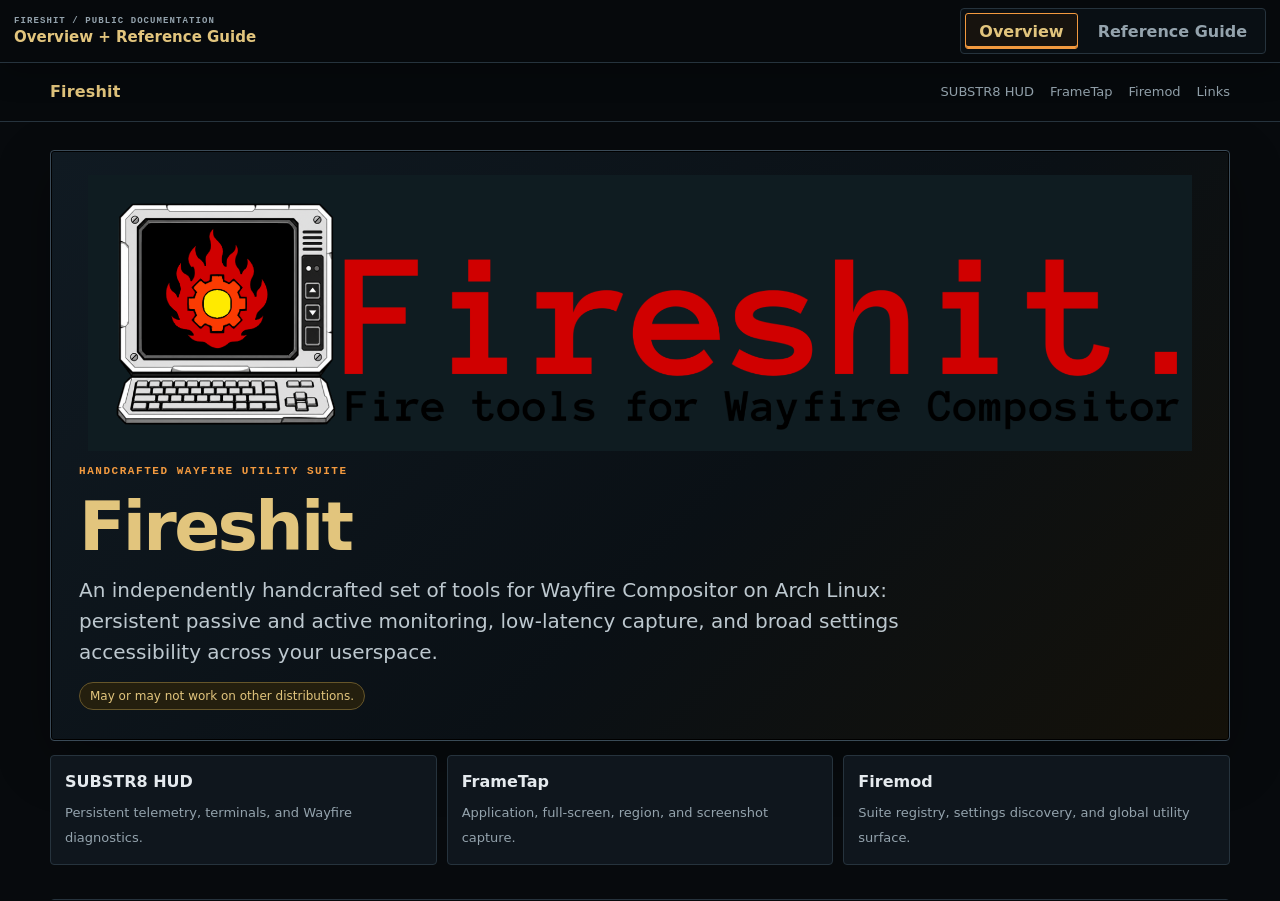
==== commit 8a670885: "Add files via upload" ====
--- a/index.html
+++ b/index.html
@@ -1,2109 +1,284 @@
 <!doctype html>
 <html lang="en">
 <head>
-<meta charset="utf-8">
-<meta name="viewport" content="width=device-width, initial-scale=1">
-<meta name="color-scheme" content="dark">
-<title>Fireshit Reference Matrix</title>
-<style>
-:root {
-  --bg:#070a0d;
-  --bg-soft:#0b1015;
-  --panel:#0f161d;
-  --panel-2:#131d26;
-  --panel-3:#091016;
-  --line:#26333d;
-  --line-strong:#3a4a57;
-  --text:#e5eaee;
-  --muted:#94a3ad;
-  --faint:#64737e;
-  --orange:#f39a3f;
-  --gold:#e2c57d;
-  --cyan:#70d8ff;
-  --green:#7dd998;
-  --yellow:#e5c66c;
-  --red:#ff7474;
-  --purple:#c6a5ff;
-  --shadow:0 18px 55px rgba(0,0,0,.32);
-  --sidebar:292px;
-  --topbar:76px;
-}
-* { box-sizing:border-box; }
-html { scroll-behavior:smooth; background:var(--bg); }
-body { margin:0; background:var(--bg); color:var(--text); font-family:Inter,ui-sans-serif,system-ui,-apple-system,BlinkMacSystemFont,"Segoe UI",sans-serif; line-height:1.48; }
-button,input { font:inherit; }
-a { color:inherit; }
-code,pre,.ref-key,.signature,.kbd,.eyebrow,.meta-line,.status,.nav-count { font-family:"IBM Plex Mono","Cascadia Mono","SFMono-Regular",Consolas,monospace; }
-.topbar { position:sticky; top:0; z-index:50; display:grid; grid-template-columns:minmax(250px,1fr) minmax(320px,780px) auto; gap:16px; align-items:center; min-height:var(--topbar); padding:10px 18px; background:rgba(7,10,13,.94); border-bottom:1px solid var(--line); backdrop-filter:blur(16px); }
-.brand { min-width:0; }
-.brand-kicker { color:var(--orange); font:800 11px/1.1 "IBM Plex Mono","Cascadia Mono",monospace; letter-spacing:.16em; text-transform:uppercase; }
-.brand h1 { margin:3px 0 0; font-size:20px; line-height:1.1; color:var(--gold); letter-spacing:.01em; }
-.search-shell { position:relative; }
-.search-shell input { width:100%; height:44px; border:1px solid var(--line-strong); border-radius:4px; background:#080e13; color:var(--text); padding:0 94px 0 42px; outline:none; box-shadow:0 0 0 1px #000 inset; }
-.search-shell input:focus { border-color:var(--cyan); box-shadow:0 0 0 2px rgba(112,216,255,.14); }
-.search-icon { position:absolute; left:14px; top:50%; transform:translateY(-50%); color:var(--faint); font-size:18px; }
-.search-hint { position:absolute; right:10px; top:50%; transform:translateY(-50%); color:var(--faint); border:1px solid var(--line); background:var(--panel); padding:2px 7px; border-radius:3px; font:700 10px/1.5 "IBM Plex Mono","Cascadia Mono",monospace; }
-.result-count { white-space:nowrap; color:var(--muted); font:700 11px/1.2 "IBM Plex Mono","Cascadia Mono",monospace; text-transform:uppercase; letter-spacing:.08em; }
-.page { display:grid; grid-template-columns:var(--sidebar) minmax(0,1fr); max-width:1740px; margin:0 auto; }
-.sidebar { position:sticky; top:var(--topbar); align-self:start; height:calc(100vh - var(--topbar)); overflow:auto; border-right:1px solid var(--line); background:linear-gradient(180deg,#0a1015,#070b0f); padding:16px 12px 30px; }
-.sidebar-title { margin:0 8px 12px; color:var(--faint); font:800 10px/1.2 "IBM Plex Mono","Cascadia Mono",monospace; letter-spacing:.14em; text-transform:uppercase; }
-.nav-section { margin:5px 0 14px; }
-.nav-section > a { display:flex; align-items:center; justify-content:space-between; gap:8px; color:var(--gold); text-decoration:none; font-weight:800; padding:7px 8px; border-left:2px solid transparent; }
-.nav-section > a:hover,.nav-section > a.active { background:var(--panel); border-left-color:var(--orange); }
-.nav-count { color:var(--faint); font-size:10px; }
-.nav-entry { display:block; text-decoration:none; color:var(--muted); padding:5px 8px 5px 18px; border-left:1px solid var(--line); margin-left:8px; font-size:12px; line-height:1.25; }
-.nav-entry:hover,.nav-entry.active { color:var(--text); background:#0d151c; border-left-color:var(--cyan); }
-.nav-entry[hidden],.nav-section[hidden] { display:none; }
-.content { min-width:0; padding:24px 28px 80px; }
-.hero { border:1px solid var(--line-strong); background:linear-gradient(135deg,#101a22 0%,#0a1015 58%,#141109 100%); box-shadow:var(--shadow),0 0 0 1px #000 inset; padding:28px; border-radius:4px; }
-.hero-row { display:grid; grid-template-columns:minmax(0,1fr) auto; gap:20px; align-items:start; }
-.eyebrow { color:var(--orange); font-size:10px; font-weight:800; letter-spacing:.14em; text-transform:uppercase; }
-.hero h2 { margin:5px 0 10px; color:var(--gold); font-size:clamp(28px,4vw,48px); line-height:1; letter-spacing:-.03em; }
-.hero p { max-width:880px; margin:0; color:#bdc8cf; font-size:16px; }
-.hero-meta { display:flex; flex-wrap:wrap; gap:6px; justify-content:flex-end; }
-.meta-chip { border:1px solid var(--line); background:#080d11; color:var(--muted); border-radius:3px; padding:5px 8px; font-size:11px; white-space:nowrap; }
-.module-grid { display:grid; grid-template-columns:repeat(3,minmax(0,1fr)); gap:10px; margin-top:20px; }
-.module-card { border:1px solid var(--line); background:rgba(7,11,15,.7); padding:14px; border-radius:3px; }
-.module-card h3 { margin:0 0 3px; font-size:15px; color:var(--text); }
-.module-card .module-short { color:var(--orange); font:700 11px/1.35 "IBM Plex Mono","Cascadia Mono",monospace; text-transform:uppercase; letter-spacing:.05em; }
-.module-card p { margin:8px 0 0; color:var(--muted); font-size:13px; }
-.quick-start { margin-top:14px; border:1px solid var(--line); background:var(--panel); border-radius:3px; padding:14px; }
-.quick-start-head { display:flex; align-items:center; justify-content:space-between; gap:12px; margin-bottom:10px; }
-.quick-start h3 { margin:0; color:var(--gold); font-size:15px; }
-.quick-grid { display:grid; grid-template-columns:repeat(2,minmax(0,1fr)); gap:8px; }
-.quick-item { position:relative; background:#070d12; border:1px solid var(--line); padding:10px 42px 10px 10px; min-height:66px; }
-.quick-label { color:var(--muted); font-size:11px; margin-bottom:5px; }
-.quick-item code { display:block; color:var(--cyan); white-space:pre-wrap; overflow-wrap:anywhere; font-size:12px; }
-.filters { display:flex; flex-wrap:wrap; gap:6px; margin:16px 0 0; }
-.filter-button { border:1px solid var(--line); background:var(--panel); color:var(--muted); border-radius:3px; padding:6px 9px; cursor:pointer; }
-.filter-button:hover { border-color:var(--line-strong); color:var(--text); }
-.filter-button.active { color:var(--gold); border-color:var(--orange); background:#17130e; }
-.reference-section { scroll-margin-top:calc(var(--topbar) + 18px); margin-top:34px; }
-.section-head { display:grid; grid-template-columns:minmax(0,1fr) auto; gap:12px; align-items:end; padding-bottom:9px; border-bottom:1px solid var(--line-strong); }
-.section-head h2 { margin:0; color:var(--gold); font-size:24px; line-height:1.1; }
-.section-head p { margin:5px 0 0; color:var(--muted); max-width:850px; }
-.section-index { color:var(--faint); font:700 11px/1.3 "IBM Plex Mono","Cascadia Mono",monospace; text-transform:uppercase; letter-spacing:.08em; }
-.entries { display:grid; gap:9px; margin-top:12px; }
-.reference-entry { scroll-margin-top:calc(var(--topbar) + 18px); border:1px solid var(--line); background:var(--panel); border-radius:3px; box-shadow:0 0 0 1px rgba(0,0,0,.28) inset; overflow:hidden; }
-.reference-entry:hover { border-color:var(--line-strong); }
-.entry-main { display:grid; grid-template-columns:minmax(0,1fr) auto; gap:16px; align-items:start; padding:14px; }
-.entry-heading { min-width:0; }
-.entry-meta { display:flex; flex-wrap:wrap; align-items:center; gap:7px; margin-bottom:5px; }
-.ref-key { color:var(--cyan); font-size:10px; overflow-wrap:anywhere; }
-.type-chip { color:var(--faint); border-left:1px solid var(--line); padding-left:7px; font-size:10px; text-transform:uppercase; letter-spacing:.08em; }
-.entry-title { margin:0; font-size:18px; color:var(--text); line-height:1.2; }
-.entry-summary { margin:6px 0 0; color:#b8c3ca; max-width:1020px; }
-.entry-side { display:flex; flex-direction:column; gap:6px; align-items:flex-end; min-width:120px; }
-.module-badge,.status { display:inline-flex; align-items:center; min-height:23px; border:1px solid var(--line); border-radius:999px; padding:2px 8px; white-space:nowrap; font-size:10px; font-weight:800; }
-.module-badge { color:var(--gold); background:#17140c; }
-.status.available { color:var(--green); border-color:#315d3d; background:#0d2113; }
-.status.planned { color:var(--yellow); border-color:#66562a; background:#241f0e; }
-.status.optional { color:var(--purple); border-color:#57487c; background:#191328; }
-.status.reserved { color:var(--red); border-color:#6d3030; background:#271010; }
-.signature { margin:0 14px 12px; border:1px solid #193444; background:#071017; color:var(--cyan); padding:9px 10px; overflow:auto; white-space:pre-wrap; overflow-wrap:anywhere; font-size:12px; }
-.inline-details { border-top:1px solid var(--line); background:var(--panel-3); }
-.inline-details > summary { cursor:pointer; user-select:none; list-style:none; color:var(--gold); padding:9px 14px; font-weight:800; font-size:12px; }
-.inline-details > summary::-webkit-details-marker { display:none; }
-.inline-details > summary::before { content:'＋'; display:inline-block; width:18px; color:var(--orange); }
-.inline-details[open] > summary::before { content:'−'; }
-.detail-body { padding:0 14px 14px; display:grid; gap:10px; }
-.detail-grid { display:grid; grid-template-columns:repeat(2,minmax(0,1fr)); gap:7px; }
-.detail-item { border:1px solid var(--line); background:#0b1218; padding:9px; }
-.detail-label { color:var(--orange); font:800 10px/1.2 "IBM Plex Mono","Cascadia Mono",monospace; text-transform:uppercase; letter-spacing:.08em; margin-bottom:4px; }
-.detail-value { color:#c5ced4; font-size:13px; }
-.note-list { margin:0; padding:0; list-style:none; display:grid; gap:5px; }
-.note-list li { border-left:2px solid var(--orange); background:#0b1218; color:var(--muted); padding:6px 8px; }
-.table-wrap { overflow:auto; border:1px solid var(--line); }
-table { width:100%; border-collapse:collapse; min-width:560px; }
-th,td { padding:7px 8px; text-align:left; vertical-align:top; border-bottom:1px solid var(--line); border-right:1px solid var(--line); }
-th:last-child,td:last-child { border-right:0; }
-tr:last-child td { border-bottom:0; }
-th { color:var(--cyan); background:#0b1821; font:800 10px/1.2 "IBM Plex Mono","Cascadia Mono",monospace; text-transform:uppercase; letter-spacing:.07em; }
-td { color:#c2ccd2; font-size:12px; background:#091015; }
-.code-block { position:relative; border:1px solid var(--line); background:#050a0e; }
-.code-block pre { margin:0; padding:12px 46px 12px 12px; overflow:auto; color:var(--cyan); font-size:12px; line-height:1.5; white-space:pre-wrap; overflow-wrap:anywhere; }
-.copy-button { position:absolute; top:7px; right:7px; border:1px solid var(--line); background:#111a21; color:var(--muted); border-radius:3px; padding:4px 7px; cursor:pointer; font:800 9px/1.2 "IBM Plex Mono","Cascadia Mono",monospace; text-transform:uppercase; letter-spacing:.06em; }
-.copy-button:hover { color:var(--cyan); border-color:var(--cyan); }
-.copy-button.copied { color:var(--green); border-color:var(--green); }
-.anchor-button { border:0; background:transparent; color:var(--faint); cursor:pointer; padding:0; font-size:13px; }
-.anchor-button:hover { color:var(--cyan); }
-.empty-state { display:none; border:1px solid var(--line); background:var(--panel); color:var(--muted); padding:24px; text-align:center; margin-top:22px; }
-.footer { margin-top:40px; padding:18px 0 0; border-top:1px solid var(--line); color:var(--faint); font-size:12px; }
-.hidden-by-search { display:none !important; }
-mark { background:#433314; color:#ffe6a3; padding:0 1px; }
-@media (max-width:1080px) {
-  :root { --sidebar:245px; }
-  .topbar { grid-template-columns:1fr minmax(280px,520px); }
-  .result-count { display:none; }
-  .module-grid { grid-template-columns:1fr; }
-}
-@media (max-width:820px) {
-  :root { --topbar:124px; }
-  .topbar { grid-template-columns:1fr; gap:8px; padding:10px 12px; }
-  .brand h1 { font-size:18px; }
-  .page { display:block; }
-  .sidebar { position:relative; top:auto; height:auto; border-right:0; border-bottom:1px solid var(--line); padding:10px 12px; display:flex; gap:6px; overflow:auto; }
-  .sidebar-title,.nav-entry,.nav-count { display:none; }
-  .nav-section { margin:0; flex:0 0 auto; }
-  .nav-section > a { border:1px solid var(--line); border-left-width:1px; padding:6px 9px; }
-  .content { padding:16px 12px 60px; }
-  .hero { padding:18px; }
-  .hero-row { grid-template-columns:1fr; }
-  .hero-meta { justify-content:flex-start; }
-  .quick-grid,.detail-grid { grid-template-columns:1fr; }
-  .entry-main { grid-template-columns:1fr; }
-  .entry-side { flex-direction:row; align-items:center; justify-content:flex-start; min-width:0; }
-}
-@media (max-width:520px) {
-  .quick-grid { grid-template-columns:1fr; }
-  .hero h2 { font-size:30px; }
-  .section-head { grid-template-columns:1fr; }
-}
-@media (prefers-reduced-motion:reduce) { html { scroll-behavior:auto; } }
-@media print {
-  .topbar,.sidebar,.filters,.copy-button,.anchor-button { display:none !important; }
-  .page { display:block; }
-  .content { padding:0; }
-  .hero,.reference-entry,.quick-start { break-inside:avoid; box-shadow:none; }
-  .inline-details > summary { display:none; }
-  .inline-details:not([open]) .detail-body { display:grid; }
-  body { background:white; color:black; }
-}
-</style>
+  <meta charset="utf-8">
+  <meta name="viewport" content="width=device-width, initial-scale=1">
+  <meta name="color-scheme" content="dark">
+  <meta name="description" content="Fireshit public overview and complete reference guide for SUBSTR8 HUD, FrameTap, and Firemod.">
+  <meta property="og:title" content="Fireshit — Overview and Reference Guide">
+  <meta property="og:description" content="A handcrafted Wayfire utility suite for telemetry, capture, and unified settings access.">
+  <meta property="og:type" content="website">
+  <meta property="og:image" content="images/image4.png">
+  <title>Fireshit — Overview and Reference Guide</title>
+  <style>
+    :root {
+      --bg: #070a0d;
+      --panel: #0f161d;
+      --panel-2: #131d26;
+      --line: #26333d;
+      --line-strong: #3a4a57;
+      --text: #e5eaee;
+      --muted: #94a3ad;
+      --orange: #f39a3f;
+      --gold: #e2c57d;
+      --cyan: #70d8ff;
+      --tabs-height: 62px;
+    }
+
+    * { box-sizing: border-box; }
+
+    html,
+    body {
+      width: 100%;
+      height: 100%;
+      margin: 0;
+      overflow: hidden;
+      background: var(--bg);
+      color: var(--text);
+      font-family: Inter, ui-sans-serif, system-ui, -apple-system, BlinkMacSystemFont, "Segoe UI", sans-serif;
+    }
+
+    button { font: inherit; }
+
+    .document-tabs {
+      position: relative;
+      z-index: 10;
+      display: flex;
+      align-items: center;
+      justify-content: space-between;
+      gap: 18px;
+      min-height: var(--tabs-height);
+      padding: 8px 14px;
+      border-bottom: 1px solid var(--line);
+      background: rgba(7, 10, 13, 0.97);
+      box-shadow: 0 10px 30px rgba(0, 0, 0, 0.24);
+    }
+
+    .document-brand {
+      min-width: 0;
+      display: flex;
+      flex-direction: column;
+      gap: 2px;
+    }
+
+    .document-brand strong {
+      color: var(--gold);
+      font-size: 15px;
+      line-height: 1.1;
+    }
+
+    .document-brand span {
+      color: var(--muted);
+      font: 700 9px/1.2 "IBM Plex Mono", "Cascadia Mono", "SFMono-Regular", Consolas, monospace;
+      letter-spacing: 0.12em;
+      text-transform: uppercase;
+    }
+
+    .tab-list {
+      display: flex;
+      align-items: center;
+      gap: 6px;
+      padding: 4px;
+      border: 1px solid var(--line);
+      border-radius: 4px;
+      background: #090f14;
+    }
+
+    .tab-button {
+      min-height: 36px;
+      border: 1px solid transparent;
+      border-radius: 3px;
+      background: transparent;
+      color: var(--muted);
+      padding: 7px 13px;
+      cursor: pointer;
+      font-weight: 750;
+      white-space: nowrap;
+    }
+
+    .tab-button:hover {
+      color: var(--text);
+      background: var(--panel);
+      border-color: var(--line);
+    }
+
+    .tab-button:focus-visible {
+      outline: none;
+      color: var(--text);
+      border-color: var(--cyan);
+      box-shadow: 0 0 0 2px rgba(112, 216, 255, 0.14);
+    }
+
+    .tab-button[aria-selected="true"] {
+      color: var(--gold);
+      border-color: var(--orange);
+      background: #17130e;
+      box-shadow: inset 0 -2px 0 var(--orange);
+    }
+
+    .document-stage {
+      position: relative;
+      width: 100%;
+      height: calc(100dvh - var(--tabs-height));
+      min-height: 0;
+      background: var(--bg);
+    }
+
+    .document-panel {
+      position: absolute;
+      inset: 0;
+    }
+
+    .document-panel[hidden] { display: none; }
+
+    iframe {
+      display: block;
+      width: 100%;
+      height: 100%;
+      border: 0;
+      background: var(--bg);
+    }
+
+    .loading {
+      position: absolute;
+      inset: 0;
+      display: grid;
+      place-items: center;
+      color: var(--muted);
+      background: var(--bg);
+      font: 700 11px/1.3 "IBM Plex Mono", "Cascadia Mono", "SFMono-Regular", Consolas, monospace;
+      letter-spacing: 0.08em;
+      text-transform: uppercase;
+      pointer-events: none;
+    }
+
+    .document-panel.ready .loading { display: none; }
+
+    @media (max-width: 650px) {
+      :root { --tabs-height: 104px; }
+
+      .document-tabs {
+        align-items: stretch;
+        flex-direction: column;
+        justify-content: center;
+        gap: 7px;
+        padding: 8px 10px;
+      }
+
+      .document-brand {
+        align-items: center;
+        text-align: center;
+      }
+
+      .tab-list { width: 100%; }
+      .tab-button { flex: 1 1 0; padding-inline: 8px; }
+    }
+
+    @media (prefers-reduced-motion: reduce) {
+      * { scroll-behavior: auto !important; }
+    }
+  </style>
 </head>
 <body>
-<header class="topbar">
-  <div class="brand">
-    <div class="brand-kicker">Fireshit / public documentation</div>
-    <h1>Reference Matrix</h1>
-  </div>
-  <label class="search-shell" aria-label="Search the reference">
-    <span class="search-icon">⌕</span>
-    <input id="search" type="search" autocomplete="off" placeholder="Search capabilities, commands, hotkeys, paths…">
-    <span class="search-hint">/</span>
-  </label>
-  <div class="result-count" id="resultCount">0 entries</div>
-</header>
-<div class="page">
-  <aside class="sidebar" id="sidebar" aria-label="Reference index">
-    <div class="sidebar-title">Index</div>
-  </aside>
-  <main class="content">
-    <section class="hero" id="overview">
-      <div class="hero-row">
-        <div>
-          <div class="eyebrow">Wayfire utility suite</div>
-          <h2>Fireshit Reference Matrix</h2>
-          <p>Fireshit combines suite control, application/output/region capture, and persistent Wayfire instrumentation through three focused projects. This page is the public capability and command reference: searchable, direct, and entirely self-contained.</p>
-        </div>
-        <div class="hero-meta">
-          <span class="meta-chip">3 modules</span>
-          <span class="meta-chip">inline details</span>
-          <span class="meta-chip">Public reference · July 2026</span>
-        </div>
-      </div>
-      <div class="module-grid" id="moduleGrid"></div>
-      <div class="quick-start">
-        <div class="quick-start-head"><h3>Quick start</h3><span class="eyebrow">common operations</span></div>
-        <div class="quick-grid" id="quickGrid"></div>
-      </div>
-      <div class="filters" id="filters" aria-label="Filter by availability"></div>
+  <header class="document-tabs">
+    <div class="document-brand">
+      <span>Fireshit / public documentation</span>
+      <strong>Overview + Reference Guide</strong>
+    </div>
+
+    <div class="tab-list" role="tablist" aria-label="Fireshit documentation pages">
+      <button class="tab-button" id="tab-copy" type="button" role="tab" aria-selected="true" aria-controls="panel-copy" data-page="copy">Overview</button>
+      <button class="tab-button" id="tab-reference" type="button" role="tab" aria-selected="false" aria-controls="panel-reference" data-page="reference" tabindex="-1">Reference Guide</button>
+    </div>
+  </header>
+
+  <main class="document-stage">
+    <section class="document-panel" id="panel-copy" role="tabpanel" aria-labelledby="tab-copy">
+      <div class="loading">Loading overview…</div>
+      <iframe id="frame-copy" title="Fireshit overview"></iframe>
     </section>
-    <div id="reference"></div>
-    <div class="empty-state" id="emptyState">No reference entries match this search and availability filter.</div>
-    <footer class="footer">Fireshit · Firemod · FrameTap · SUBSTR8 HUD — merged public capability reference</footer>
+
+    <section class="document-panel" id="panel-reference" role="tabpanel" aria-labelledby="tab-reference" hidden>
+      <div class="loading">Loading reference guide…</div>
+      <iframe id="frame-reference" title="Fireshit reference guide"></iframe>
+    </section>
   </main>
-</div>
-<script id="fireshit-reference-data" type="application/json">{
-  "meta": {
-    "title": "Fireshit Reference Matrix",
-    "subtitle": "Wayfire session control, application/output/region capture, and persistent telemetry.",
-    "snapshot": "Public reference · July 2026",
-    "modules": [
-      "Firemod",
-      "FrameTap",
-      "SUBSTR8 HUD"
-    ]
-  },
-  "statusLabels": {
-    "available": "Available",
-    "planned": "Planned",
-    "optional": "Optional",
-    "reserved": "Reserved"
-  },
-  "modules": [
-    {
-      "id": "firemod",
-      "name": "Firemod",
-      "short": "Suite shell, registry, and settings authority",
-      "description": "Maps Fireshit and external capabilities, owns first-party suite settings, and projects available actions through a global flat-top hex utility grid."
-    },
-    {
-      "id": "frametap",
-      "name": "FrameTap",
-      "short": "Application, output, and region capture",
-      "description": "Records one application, one complete Wayfire output, or one selected output region with route-appropriate audio and an optional application-only shareable viewport."
-    },
-    {
-      "id": "substr8-hud",
-      "name": "SUBSTR8 HUD",
-      "short": "Persistent telemetry and console surface",
-      "description": "Hosts a real TTY mirror, shared console, Wayfire diagnostics, and terminal telemetry in configurable left, right, or fullscreen layouts."
-    }
-  ],
-  "quickStart": [
-    {
-      "label": "Open the Fireshit utility grid",
-      "code": "SUPER+middle-click"
-    },
-    {
-      "label": "Record one launched application",
-      "code": "frametap -- ./your-app"
-    },
-    {
-      "label": "Record one complete output",
-      "code": "frametap --output DP-1"
-    },
-    {
-      "label": "Draw and record a region",
-      "code": "frametap --region"
-    },
-    {
-      "label": "Cycle the HUD",
-      "code": "SUPER+Home"
-    },
-    {
-      "label": "Switch the HUD to fullscreen",
-      "code": "./run.sh layout fullscreen"
-    }
-  ],
-  "sections": [
-    {
-      "id": "suite",
-      "label": "Suite Reference",
-      "description": "How the three projects divide work, cooperate, and expose the shortest public paths into Fireshit.",
-      "entries": [
-        {
-          "id": "suite.module-map",
-          "title": "Module map",
-          "type": "overview",
-          "module": "Fireshit",
-          "status": "available",
-          "summary": "Three independent projects present one coherent Wayfire utility suite without collapsing into one process.",
-          "details": [
-            {
-              "label": "Firemod",
-              "value": "Owns the suite registry, global utility surface, first-party settings, custom actions, discovery, and dispatch coordination."
-            },
-            {
-              "label": "FrameTap",
-              "value": "Owns application, whole-output, and one-output region recording, plus application-only and system-output audio routes."
-            },
-            {
-              "label": "SUBSTR8 HUD",
-              "value": "Owns persistent HUD geometry, state, panels, terminal processes, the real TTY mirror, shared console, and telemetry banks."
-            }
-          ],
-          "notes": [
-            "Firemod can present an action without absorbing the module that performs it.",
-            "FrameTap and SUBSTR8 HUD remain directly usable when the Firemod settings window is closed."
-          ],
-          "tags": [
-            "suite",
-            "modules",
-            "ownership",
-            "firemod",
-            "frametap",
-            "hud"
-          ]
+
+  <script id="copy-document" type="application/octet-stream">[base64]</script>
+  <script id="reference-document" type="application/octet-stream">[base64]/[base64]/Lmxlbmd0aCA/[base64]/[base64]/[base64]/LmNsYXNzTGlzdC5jb250YWlucygncmVmZXJlbmNlLWVudHJ5JykpIHRhcmdldC5xdWVyeVNlbGVjdG9yKCcuaW5saW5lLWRldGFpbHMnKT8uc2V0QXR0cmlidXRlKCdvcGVuJywnJyk7CiAgfQp9KSgpOwo8L3NjcmlwdD4KPC9ib2R5Pgo8L2h0bWw+Cg==</script>
+  <script>
+    (() => {
+      const pages = {
+        copy: {
+          tab: document.getElementById('tab-copy'),
+          panel: document.getElementById('panel-copy'),
+          frame: document.getElementById('frame-copy'),
+          source: document.getElementById('copy-document')
         },
-        {
-          "id": "suite.action-map",
-          "title": "Capture and utility action map",
-          "type": "capability",
-          "module": "Fireshit",
-          "status": "available",
-          "summary": "Recording is consolidated under FrameTap; still-image capture remains reserved for the admitted screenshot pass.",
-          "table": {
-            "headers": [
-              "Action",
-              "Authority",
-              "Public route",
-              "State"
-            ],
-            "rows": [
-              [
-                "Screenshot",
-                "Reserved screenshot authority",
-                "Firemod canonical hex",
-                "Reserved"
-              ],
-              [
-                "Screen Snip",
-                "Reserved screenshot authority",
-                "Firemod canonical hex",
-                "Reserved"
-              ],
-              [
-                "Record Screen",
-                "FrameTap output capture",
-                "frametap --output NAME",
-                "Available directly; Firemod route pending"
-              ],
-              [
-                "Record Application",
-                "FrameTap application capture",
-                "frametap -- <application>",
-                "Available"
-              ],
-              [
-                "Record Region",
-                "FrameTap region capture",
-                "frametap --region",
-                "Available directly; Firemod route pending"
-              ],
-              [
-                "Color Picker",
-                "Firemod",
-                "SUPER+middle-click → Color Picker",
-                "Available"
-              ]
-            ]
-          },
-          "notes": [
-            "The screenshot destination fields in FrameTap configuration reserve a stable future path; FrameTap 0.6 still records video only.",
-            "The suite does not substitute unrelated screenshot or recording applications behind these names."
-          ],
-          "tags": [
-            "screenshot",
-            "screen snip",
-            "record screen",
-            "record application",
-            "record region",
-            "color picker",
-            "ownership"
-          ]
-        },
-        {
-          "id": "suite.global-controls",
-          "title": "Global controls",
-          "type": "controls",
-          "module": "Fireshit",
-          "status": "available",
-          "summary": "The shortest keyboard and pointer routes into the suite’s primary surfaces.",
-          "table": {
-            "headers": [
-              "Control",
-              "Result"
-            ],
-            "rows": [
-              [
-                "SUPER+middle-click",
-                "Open or relocate Firemod’s flat-top utility grid at the pointer."
-              ],
-              [
-                "SUPER+Home",
-                "Advance SUBSTR8 HUD by one state."
-              ],
-              [
-                "Ctrl+C",
-                "Stop an active foreground FrameTap session cleanly."
-              ],
-              [
-                "Page Up / Page Down",
-                "Move through visible HUD panels while the pane selector owns focus."
-              ]
-            ]
-          },
-          "tags": [
-            "hotkeys",
-            "super middle click",
-            "super home",
-            "ctrl c",
-            "page up",
-            "page down",
-            "global"
-          ]
+        reference: {
+          tab: document.getElementById('tab-reference'),
+          panel: document.getElementById('panel-reference'),
+          frame: document.getElementById('frame-reference'),
+          source: document.getElementById('reference-document')
         }
-      ]
-    },
-    {
-      "id": "firemod",
-      "label": "Firemod",
-      "description": "Fireshit Core: registry, first-party settings, curated configuration discovery, custom actions, and the global hex utility surface.",
-      "entries": [
-        {
-          "id": "firemod.module-registry",
-          "title": "Capability and module registry",
-          "type": "capability",
-          "module": "Firemod",
-          "status": "available",
-          "summary": "Maintains the actionable map of Fireshit modules, admitted external capabilities, and deliberate user actions.",
-          "signature": "Firemod → Overview / Modules",
-          "details": [
-            {
-              "label": "Shows",
-              "value": "Module identity, installation state, action ownership, availability, and disabled reasons."
-            },
-            {
-              "label": "Dispatch",
-              "value": "Each action is sent to its registered owner through a stable capability ID."
-            },
-            {
-              "label": "External contracts",
-              "value": "Contract-version 1 manifests may opt into the menu; passive discovery alone never creates an executable action."
-            }
-          ],
-          "tags": [
-            "registry",
-            "modules",
-            "capabilities",
-            "inventory",
-            "availability",
-            "dispatch"
-          ]
-        },
-        {
-          "id": "firemod.configuration-discovery",
-          "title": "Curated configuration discovery",
-          "type": "capability",
-          "module": "Firemod",
-          "status": "available",
-          "summary": "Finds attributable Linux configuration sources while keeping ambiguous filesystem archaeology out of the normal view.",
-          "signature": "Firemod → Settings Browser",
-          "details": [
-            {
-              "label": "Readable families",
-              "value": "INI, TOML, JSON variants, YAML, XML, properties and environment files, scripts, GSettings/dconf, systemd user configuration, and SQLite application databases."
-            },
-            {
-              "label": "Attribution",
-              "value": "Results must belong cleanly to a registered module, recognized desktop application, or known system authority."
-            },
-            {
-              "label": "Uncertain results",
-              "value": "Ambiguous, stale, duplicate, orphaned, and low-confidence candidates stay hidden until diagnostic results are enabled."
-            },
-            {
-              "label": "Write boundary",
-              "value": "Recognizing a format does not make its settings writable; external mutation requires a reviewed adapter with validation and recovery."
-            }
-          ],
-          "notes": [
-            "Firemod reads useful configuration information without executing unknown source files."
-          ],
-          "tags": [
-            "settings browser",
-            "configuration",
-            "ini",
-            "toml",
-            "json",
-            "yaml",
-            "xml",
-            "dconf",
-            "systemd",
-            "sqlite",
-            "uncertain"
-          ]
-        },
-        {
-          "id": "firemod.source-actions",
-          "title": "Source actions",
-          "type": "controls",
-          "module": "Firemod",
-          "status": "available",
-          "summary": "Moves directly from a discovered setting or authority to the exact source behind it.",
-          "signature": "Open File · Open Folder · Copy Path · Open Native Settings · Rescan",
-          "details": [
-            {
-              "label": "Open File",
-              "value": "Open the exact discovered configuration source."
-            },
-            {
-              "label": "Open Folder",
-              "value": "Reveal the containing directory."
-            },
-            {
-              "label": "Copy Path",
-              "value": "Copy the exact path without rewriting it."
-            },
-            {
-              "label": "Open Native Settings",
-              "value": "Use an application-provided settings surface when one is declared."
-            },
-            {
-              "label": "Rescan",
-              "value": "Refresh module state, capability contracts, and configuration sources."
-            }
-          ],
-          "tags": [
-            "open file",
-            "open folder",
-            "copy path",
-            "native settings",
-            "rescan"
-          ]
-        },
-        {
-          "id": "firemod.fireshit-settings",
-          "title": "Fireshit Settings and revision workflow",
-          "type": "workflow",
-          "module": "Firemod",
-          "status": "available",
-          "summary": "Keeps suite-owned configuration separate from discovered external settings and applies changes deliberately.",
-          "signature": "Save · Apply · Discard",
-          "details": [
-            {
-              "label": "Draft",
-              "value": "Typing, toggling, reordering, icon selection, and preview alter only the current in-memory draft."
-            },
-            {
-              "label": "Save",
-              "value": "Persist the draft and create a revision only when its content changed."
-            },
-            {
-              "label": "Apply",
-              "value": "Activate the most recently saved Fireshit configuration; failed activation restores the last working registry."
-            },
-            {
-              "label": "Discard",
-              "value": "Restore the saved configuration and abandon unsaved edits."
-            },
-            {
-              "label": "History",
-              "value": "Retain the ten most recent distinct deliberate revisions."
-            },
-            {
-              "label": "Close behavior",
-              "value": "Unsaved edits produce Save / Discard / Cancel rather than autosaving."
-            }
-          ],
-          "code": [
-            "${XDG_CONFIG_HOME:-$HOME/.config}/firemod/config.ini\n${XDG_CONFIG_HOME:-$HOME/.config}/firemod/actions.d/*.action\n${XDG_STATE_HOME:-$HOME/.local/state}/firemod/history/*.ini"
-          ],
-          "tags": [
-            "fireshit settings",
-            "save",
-            "apply",
-            "discard",
-            "draft",
-            "history",
-            "revisions",
-            "xdg"
-          ]
-        },
-        {
-          "id": "firemod.hex-menu",
-          "title": "Flat-top hex utility grid",
-          "type": "control",
-          "module": "Firemod",
-          "status": "available",
-          "summary": "Projects the capability registry into one pointer-centered hex grid with stable canonical positions and outward-growing extensions.",
-          "signature": "SUPER+middle-click",
-          "table": {
-            "headers": [
-              "Position",
-              "Canonical action"
-            ],
-            "rows": [
-              [
-                "Center",
-                "Color Picker"
-              ],
-              [
-                "Top",
-                "Screenshot"
-              ],
-              [
-                "Upper-right",
-                "Screen Snip"
-              ],
-              [
-                "Lower-right",
-                "Record Region"
-              ],
-              [
-                "Bottom",
-                "Record Screen"
-              ],
-              [
-                "Lower-left",
-                "Record Application"
-              ],
-              [
-                "Upper-left",
-                "Firemod Settings"
-              ]
-            ]
-          },
-          "details": [
-            {
-              "label": "Extensions",
-              "value": "Additional registered and user actions begin at Ring 2’s top position and fill clockwise."
-            },
-            {
-              "label": "Spatial memory",
-              "value": "Unavailable or hidden canonical actions do not cause the inner seven positions to collapse or shuffle."
-            },
-            {
-              "label": "Pointer",
-              "value": "Hover and polygon-accurate clicking act on one hex; clicking outside closes the surface."
-            },
-            {
-              "label": "Keyboard",
-              "value": "Tab / Shift+Tab traverse registry order, arrow keys move geometrically, Enter or Space activates, and Escape closes."
-            },
-            {
-              "label": "Fit",
-              "value": "The complete grid is translated and, when necessary, uniformly reduced to stay within the active output."
-            },
-            {
-              "label": "Hover plaque",
-              "value": "Shows name, description, availability, or disabled reason without changing grid geometry."
-            }
-          ],
-          "notes": [
-            "A second SUPER+middle-click closes the current grid or relocates the single live grid to the new pointer position.",
-            "Record Screen and Record Region already exist in FrameTap; their direct Firemod registry routes remain an integration step."
-          ],
-          "tags": [
-            "global menu",
-            "hex grid",
-            "flat top",
-            "rings",
-            "super middle click",
-            "keyboard",
-            "hover"
-          ]
-        },
-        {
-          "id": "firemod.custom-actions",
-          "title": "Custom application and script actions",
-          "type": "capability",
-          "module": "Firemod",
-          "status": "available",
-          "summary": "Adds deliberate application or executable-script actions to the outer utility rings without turning discovery into execution.",
-          "details": [
-            {
-              "label": "Launch contract",
-              "value": "Executable plus ordered arguments, optional working directory, enabled state, and optional terminal launch."
-            },
-            {
-              "label": "Presentation",
-              "value": "Human-readable label, hover title and subtitle, selected hex color, order, and optional PNG."
-            },
-            {
-              "label": "Icon handling",
-              "value": "PNG only. Firemod preserves the source, scales down proportionally, never upscales, and performs no crop, padding, recolor, normalization, or conversion."
-            },
-            {
-              "label": "Fallback",
-              "value": "Missing, unreadable, invalid, or non-PNG artwork uses run-script.png."
-            },
-            {
-              "label": "Safety",
-              "value": "Preview, scan, Save, and Apply never execute the action; scripts use argument vectors rather than concatenated shell strings."
-            }
-          ],
-          "tags": [
-            "custom actions",
-            "applications",
-            "scripts",
-            "arguments",
-            "terminal",
-            "png",
-            "run-script",
-            "outer ring"
-          ]
-        },
-        {
-          "id": "firemod.color-picker",
-          "title": "Color Picker",
-          "type": "capability",
-          "module": "Firemod",
-          "status": "available",
-          "summary": "Samples the final composited pixel under a crosshair and makes practical color values immediately usable.",
-          "signature": "SUPER+middle-click → Color Picker",
-          "details": [
-            {
-              "label": "Accept",
-              "value": "Left click copies uppercase #RRGGBB immediately."
-            },
-            {
-              "label": "Formats",
-              "value": "HEX, RGB, HSL, and OKLCH."
-            },
-            {
-              "label": "Cancel",
-              "value": "Escape or right click leaves the clipboard unchanged."
-            },
-            {
-              "label": "Presentation",
-              "value": "Crosshair plus a local 9 × 9 magnifier; no persistent color history."
-            }
-          ],
-          "tags": [
-            "color picker",
-            "hex",
-            "rgb",
-            "hsl",
-            "oklch",
-            "clipboard",
-            "crosshair",
-            "magnifier"
-          ]
+      };
+
+      const decode = element => {
+        const binary = atob(element.textContent.trim());
+        const bytes = Uint8Array.from(binary, character => character.charCodeAt(0));
+        return new TextDecoder().decode(bytes);
+      };
+
+      for (const page of Object.values(pages)) {
+        page.frame.addEventListener('load', () => page.panel.classList.add('ready'), { once: true });
+        page.frame.srcdoc = decode(page.source);
+      }
+
+      const normalizePage = value => value === 'reference' ? 'reference' : 'copy';
+
+      function activatePage(name, options = {}) {
+        const activeName = normalizePage(name);
+
+        for (const [pageName, page] of Object.entries(pages)) {
+          const active = pageName === activeName;
+          page.tab.setAttribute('aria-selected', String(active));
+          page.tab.tabIndex = active ? 0 : -1;
+          page.panel.hidden = !active;
         }
-      ]
-    },
-    {
-      "id": "frametap",
-      "label": "FrameTap",
-      "description": "One capture authority for exact applications, complete Wayfire outputs, and selected one-output regions.",
-      "entries": [
-        {
-          "id": "frametap.capture-modes",
-          "title": "Capture modes",
-          "type": "overview",
-          "module": "FrameTap",
-          "status": "available",
-          "summary": "Selects capture by application object, complete output destination, or logical region while preserving one coherent recording pipeline.",
-          "table": {
-            "headers": [
-              "Mode",
-              "Typical command",
-              "Video source",
-              "Automatic audio"
-            ],
-            "rows": [
-              [
-                "Launch application",
-                "frametap -- ./your-app",
-                "First matching toplevel from the launched process tree",
-                "Application only"
-              ],
-              [
-                "Existing application",
-                "frametap --focused",
-                "One selected mapped Wayfire toplevel",
-                "Off"
-              ],
-              [
-                "Complete output",
-                "frametap --output DP-1",
-                "Complete selected Wayfire output scene",
-                "Current default system output"
-              ],
-              [
-                "Selected region",
-                "frametap --region",
-                "One logical rectangle inside one output",
-                "Current default system output"
-              ]
-            ]
-          },
-          "notes": [
-            "Every capture route uses the same bounded DMA-BUF transport, explicit synchronization, Intel VA-API H.264 encoder, exact 60 Hz timeline, and Matroska writer."
-          ],
-          "tags": [
-            "capture modes",
-            "application",
-            "output",
-            "region",
-            "recording"
-          ]
-        },
-        {
-          "id": "frametap.configuration",
-          "title": "User configuration and automatic destinations",
-          "type": "configuration",
-          "module": "FrameTap",
-          "status": "available",
-          "summary": "Provides XDG-native defaults so normal capture commands can record without an explicit destination path.",
-          "signature": "${XDG_CONFIG_HOME:-$HOME/.config}/frametap/config.ini",
-          "code": [
-            "frametap --config-path\nframetap --show-config\nframetap --write-default-config",
-            "[paths]\nrecordings = ~/Captures/recordings\nscreenshots = ~/Captures/screens\n\n[naming]\nrecording = [frametap]-{timestamp}.mkv\nscreenshot = [frametap]-{timestamp}.png\n\n[defaults]\nrecord = on\naudio = on\naudio_mode = automatic\nviewport = off"
-          ],
-          "details": [
-            {
-              "label": "Resolution order",
-              "value": "Explicit CLI option, then user configuration, then compiled default."
-            },
-            {
-              "label": "Creation",
-              "value": "The first real capture creates the default file; help, version, discovery, and config inspection remain read-only."
-            },
-            {
-              "label": "Naming",
-              "value": "{timestamp} uses local YYYYMMDD-HHMMSS time; collisions receive -01, -02, and later suffixes instead of overwriting."
-            },
-            {
-              "label": "Explicit path",
-              "value": "--record PATH still overrides automatic destination generation."
-            },
-            {
-              "label": "Viewport-only",
-              "value": "--no-record disables configured automatic recording for an application session."
-            },
-            {
-              "label": "Screenshot fields",
-              "value": "Reserved for the screenshot pass; FrameTap 0.6 records video only."
-            }
-          ],
-          "tags": [
-            "config.ini",
-            "xdg",
-            "automatic path",
-            "recordings",
-            "timestamp",
-            "no overwrite",
-            "no-record",
-            "show-config"
-          ]
-        },
-        {
-          "id": "frametap.launch-wrapper",
-          "title": "Launch-wrapper application capture",
-          "type": "command",
-          "module": "FrameTap",
-          "status": "available",
-          "summary": "Launches an application, follows its process tree, and captures the first newly mapped Wayfire toplevel that belongs to it.",
-          "signature": "frametap [options] -- <application> [args...]",
-          "code": [
-            "frametap -- ./your-app",
-            "frametap --record recordings/demo.mkv -- ./your-app",
-            "frametap --no-record --viewport=on -- ./your-app"
-          ],
-          "details": [
-            {
-              "label": "Ownership",
-              "value": "Matches the launched process group and /proc ancestry rather than guessing from focus, title, app ID, or timing alone."
-            },
-            {
-              "label": "Existing windows",
-              "value": "Views present before launch are excluded by ID."
-            },
-            {
-              "label": "Discovery timeout",
-              "value": "Fails after 20 seconds rather than attaching to an unrelated application."
-            },
-            {
-              "label": "Default audio",
-              "value": "Application-only audio through a private per-session PipeWire-Pulse sink."
-            },
-            {
-              "label": "Stop behavior",
-              "value": "Natural application exit ends capture; Ctrl+C stops FrameTap and forwards SIGINT to the launched process group."
-            }
-          ],
-          "tags": [
-            "launch wrapper",
-            "process tree",
-            "application args",
-            "private sink",
-            "record",
-            "viewport"
-          ]
-        },
-        {
-          "id": "frametap.existing-application",
-          "title": "Existing-application selection",
-          "type": "command",
-          "module": "FrameTap",
-          "status": "available",
-          "summary": "Captures one already-mapped Wayfire application by focus, stable app ID, or exact transient view ID.",
-          "signature": "frametap (--focused | --app-id <id> | --view-id <id>)",
-          "table": {
-            "headers": [
-              "Mode",
-              "Command",
-              "Use"
-            ],
-            "rows": [
-              [
-                "List",
-                "frametap --list",
-                "Show view ID, dimensions, focus state, app_id, and title."
-              ],
-              [
-                "Focused",
-                "--focused",
-                "Use the currently focused Wayfire toplevel."
-              ],
-              [
-                "Application ID",
-                "--app-id <id>",
-                "Select a mapped view by Wayland app_id."
-              ],
-              [
-                "View ID",
-                "--view-id <id>",
-                "Select one exact transient view."
-              ]
-            ]
-          },
-          "notes": [
-            "Exactly one selector is allowed. Existing-view capture does not claim or reroute the application’s audio, so automatic audio resolves to off."
-          ],
-          "tags": [
-            "list",
-            "focused",
-            "app id",
-            "view id",
-            "target",
-            "toplevel",
-            "existing application"
-          ]
-        },
-        {
-          "id": "frametap.output-recording",
-          "title": "Complete-output recording",
-          "type": "command",
-          "module": "FrameTap",
-          "status": "available",
-          "summary": "Records the complete scene of one named Wayfire output with the system mix feeding the current default audio sink.",
-          "signature": "frametap --output <name>",
-          "code": [
-            "frametap --list-outputs",
-            "frametap --output DP-1",
-            "frametap --output DP-1 --record recordings/desktop.mkv",
-            "frametap --output DP-1 --audio=off"
-          ],
-          "details": [
-            {
-              "label": "Source",
-              "value": "The complete selected output scene rather than an application subtree."
-            },
-            {
-              "label": "Geometry",
-              "value": "Output name, layout geometry, and scale are frozen for the session."
-            },
-            {
-              "label": "Change handling",
-              "value": "Output removal, geometry change, or scale change ends the session instead of silently changing the recording contract."
-            },
-            {
-              "label": "Viewport",
-              "value": "Forced off so FrameTap Output cannot recursively enter the captured scene."
-            },
-            {
-              "label": "Cursor",
-              "value": "The hardware cursor is currently excluded."
-            }
-          ],
-          "tags": [
-            "output",
-            "full screen",
-            "screen recording",
-            "list outputs",
-            "system audio",
-            "cursor"
-          ]
-        },
-        {
-          "id": "frametap.region-recording",
-          "title": "Selected-region recording",
-          "type": "command",
-          "module": "FrameTap",
-          "status": "available",
-          "summary": "Draws or reuses one logical rectangle inside a single output and records only that spatial region.",
-          "signature": "frametap --region [--output <name>]",
-          "code": [
-            "frametap --region",
-            "frametap --region --output DP-1",
-            "frametap --region=120,80,1280,720 --output DP-1"
-          ],
-          "details": [
-            {
-              "label": "Interactive selection",
-              "value": "Left press, drag, and release selects; right click or Escape cancels."
-            },
-            {
-              "label": "Coordinates",
-              "value": "Explicit regions use output-local logical x,y,width,height values."
-            },
-            {
-              "label": "Containment",
-              "value": "The rectangle must have positive dimensions and remain inside one output; cross-output regions are not accepted."
-            },
-            {
-              "label": "Selector cleanup",
-              "value": "The fullscreen selector unmaps and synchronizes before recording starts so it does not appear in the capture."
-            },
-            {
-              "label": "Audio and viewport",
-              "value": "Automatic audio uses the current default system-output mix; viewport remains off to prevent recursion."
-            }
-          ],
-          "tags": [
-            "region",
-            "screen snip recording",
-            "rectangle",
-            "coordinates",
-            "left drag",
-            "escape",
-            "one output"
-          ]
-        },
-        {
-          "id": "frametap.audio",
-          "title": "Audio modes",
-          "type": "command",
-          "module": "FrameTap",
-          "status": "available",
-          "summary": "Selects audio according to capture ownership rather than mixing unrelated sources by default.",
-          "signature": "--audio=automatic | app | system | off",
-          "table": {
-            "headers": [
-              "Mode",
-              "Valid with",
-              "Behavior"
-            ],
-            "rows": [
-              [
-                "automatic",
-                "All captures",
-                "Application audio for launch wrapper; system output for output/region; off for existing views."
-              ],
-              [
-                "app",
-                "Launch wrapper only",
-                "Private sink inherited by the launched process tree; unrelated applications and microphone remain excluded."
-              ],
-              [
-                "system",
-                "Output or region only",
-                "Records the monitor of the current default PipeWire-Pulse output sink."
-              ],
-              [
-                "off",
-                "All captures",
-                "Records video without audio."
-              ]
-            ]
-          },
-          "details": [
-            {
-              "label": "Recorded stream",
-              "value": "Opus, 48 kHz stereo, 160 kbps."
-            },
-            {
-              "label": "Local playback",
-              "value": "Launch-wrapper application audio is looped to the pre-session default sink while it is recorded."
-            },
-            {
-              "label": "FrameTap_Output",
-              "value": "Launch mode republishes the private application stream as a stable audio source for sharing."
-            },
-            {
-              "label": "Finalization",
-              "value": "Audio and video start offsets are aligned and long-running drift is reconciled before the final Matroska file is written."
-            }
-          ],
-          "tags": [
-            "audio",
-            "automatic",
-            "application only",
-            "system audio",
-            "pipewire",
-            "opus",
-            "microphone",
-            "frametap output"
-          ]
-        },
-        {
-          "id": "frametap.viewport",
-          "title": "FrameTap Output viewport",
-          "type": "command",
-          "module": "FrameTap",
-          "status": "available",
-          "summary": "Publishes an application capture as a normal Wayland window for screen-share pickers without recapturing the desktop.",
-          "signature": "--viewport=off | min | on",
-          "table": {
-            "headers": [
-              "Mode",
-              "Behavior"
-            ],
-            "rows": [
-              [
-                "off",
-                "Default. Creates no output window."
-              ],
-              [
-                "min",
-                "Creates the normal live FrameTap Output window and immediately requests minimization."
-              ],
-              [
-                "on",
-                "Creates and shows the live FrameTap Output window."
-              ]
-            ]
-          },
-          "details": [
-            {
-              "label": "Application only",
-              "value": "Viewport modes apply to application capture; output and region capture require viewport off."
-            },
-            {
-              "label": "Screen sharing",
-              "value": "Select FrameTap Output in the sharing application’s window picker."
-            },
-            {
-              "label": "Combination",
-              "value": "Application recording and viewport publication may run together."
-            },
-            {
-              "label": "Viewport-only",
-              "value": "Use --no-record with viewport on or min when no file should be written."
-            },
-            {
-              "label": "Close request",
-              "value": "Closing FrameTap Output stops the capture session without forcibly terminating an otherwise running launched application."
-            }
-          ],
-          "tags": [
-            "viewport",
-            "screen sharing",
-            "frametap output",
-            "minimize",
-            "window picker",
-            "no-record"
-          ]
-        },
-        {
-          "id": "frametap.recording-contract",
-          "title": "Recording format, timing, and file safety",
-          "type": "behavior",
-          "module": "FrameTap",
-          "status": "available",
-          "summary": "Keeps every route on one fixed-rate hardware-encoded Matroska contract with collision-safe destinations.",
-          "details": [
-            {
-              "label": "Container",
-              "value": "Matroska (.mkv)."
-            },
-            {
-              "label": "Video",
-              "value": "Intel VA-API H.264 with exact 60/1 stream-rate metadata."
-            },
-            {
-              "label": "Transport",
-              "value": "Four-buffer linear DMA-BUF pool with explicit synchronization and newest-frame-wins backpressure."
-            },
-            {
-              "label": "Application geometry",
-              "value": "Records the selected application’s compositor scene subtree rather than a monitor rectangle around it."
-            },
-            {
-              "label": "Destination safety",
-              "value": "Generated names never overwrite existing captures; failed incomplete sessions do not replace a completed destination."
-            }
-          ],
-          "notes": [
-            "Application capture excludes unrelated windows, panels, notifications, desktop content, and pointer traffic outside the selected toplevel."
-          ],
-          "tags": [
-            "mkv",
-            "h264",
-            "vaapi",
-            "60 hz",
-            "dmabuf",
-            "explicit synchronization",
-            "file safety"
-          ]
-        },
-        {
-          "id": "frametap.session-lifecycle",
-          "title": "Session lifecycle and recovery",
-          "type": "behavior",
-          "module": "FrameTap",
-          "status": "available",
-          "summary": "Ends cleanly when the user, launched application, target, output contract, or capture pipeline ends the session.",
-          "signature": "Ctrl+C",
-          "details": [
-            {
-              "label": "Normal stop",
-              "value": "Ctrl+C; launch-wrapper sessions also stop when the launched application exits."
-            },
-            {
-              "label": "Application loss",
-              "value": "The session ends if the selected toplevel disappears or becomes permanently unavailable."
-            },
-            {
-              "label": "Spatial loss",
-              "value": "Output removal, geometry change, or scale change ends an output or region session."
-            },
-            {
-              "label": "Failure isolation",
-              "value": "Capture, encoding, audio, viewport, or output-file failure ends FrameTap rather than taking Wayfire down."
-            },
-            {
-              "label": "Retry",
-              "value": "Correct the selector, destination, audio route, encoder environment, or application state and rerun the command."
-            }
-          ],
-          "tags": [
-            "ctrl c",
-            "stop",
-            "failure",
-            "recovery",
-            "target disappears",
-            "output change"
-          ]
-        },
-        {
-          "id": "frametap.command-recipes",
-          "title": "Command recipes",
-          "type": "examples",
-          "module": "FrameTap",
-          "status": "available",
-          "summary": "Common capture, recording, and screen-sharing combinations using configured defaults.",
-          "code": [
-            "# Inspect available targets\nframetap --list\nframetap --list-outputs",
-            "# Launch, isolate application audio, and record automatically\nframetap -- ./your-app",
-            "# Record a complete output with system audio\nframetap --output DP-1",
-            "# Draw and record a region with system audio\nframetap --region",
-            "# Application screen-share only\nframetap --no-record --viewport=on -- ./your-app",
-            "# Record an application to an explicit path and expose the viewport\nframetap --viewport=on --record recordings/demo.mkv -- ./your-app",
-            "# Inspect the completed file\nffprobe -hide_banner /path/printed/by/frametap.mkv"
-          ],
-          "tags": [
-            "examples",
-            "recipes",
-            "ffprobe",
-            "screen share",
-            "output",
-            "region",
-            "record"
-          ]
-        },
-        {
-          "id": "frametap.compatibility",
-          "title": "Compatibility and runtime requirements",
-          "type": "requirements",
-          "module": "FrameTap",
-          "status": "available",
-          "summary": "Targets a specific Linux/Wayland multimedia stack and keeps the compositor plugin narrow.",
-          "details": [
-            {
-              "label": "Desktop",
-              "value": "Linux, Wayland, and Wayfire 0.10.x."
-            },
-            {
-              "label": "Video encode",
-              "value": "Supported Intel VA-API H.264 encoding."
-            },
-            {
-              "label": "Audio",
-              "value": "PipeWire’s PulseAudio-compatible server, pactl, and FFmpeg Pulse input."
-            },
-            {
-              "label": "Media support",
-              "value": "FFmpeg-compatible Matroska, FLAC intermediate, and libopus support."
-            },
-            {
-              "label": "Build",
-              "value": "Meson and Ninja through the repository-root ./run.sh dispatcher."
-            }
-          ],
-          "notes": [
-            "Screenshot capture, microphone capture, editing, scene composition, and streaming-service integration are not current FrameTap features."
-          ],
-          "tags": [
-            "compatibility",
-            "linux",
-            "wayland",
-            "wayfire 0.10",
-            "intel vaapi",
-            "pipewire",
-            "ffmpeg",
-            "meson"
-          ]
-        }
-      ]
-    },
-    {
-      "id": "substr8-hud",
-      "label": "SUBSTR8 HUD",
-      "description": "A configurable Wayfire instrumentation surface that stays passive until direct interaction is requested.",
-      "entries": [
-        {
-          "id": "hud.surface-placement",
-          "title": "Surface placement and output geometry",
-          "type": "capability",
-          "module": "SUBSTR8 HUD",
-          "status": "available",
-          "summary": "Anchors to the left, right, or full width of the selected output without reserving workspace space.",
-          "signature": "./run.sh layout left | right | fullscreen",
-          "table": {
-            "headers": [
-              "Placement",
-              "Geometry"
-            ],
-            "rows": [
-              [
-                "left",
-                "Configured side width, full logical height, anchored to the left edge."
-              ],
-              [
-                "right",
-                "Configured side width, full logical height, anchored to the right edge; default."
-              ],
-              [
-                "fullscreen",
-                "Complete selected-output width and height."
-              ]
-            ]
-          },
-          "details": [
-            {
-              "label": "Side width",
-              "value": "Wayfire setting from 25% to 100%; default 50%."
-            },
-            {
-              "label": "Workspace behavior",
-              "value": "Windows may occupy the same area; the HUD claims no exclusive desktop zone."
-            },
-            {
-              "label": "Passive modes",
-              "value": "DESKTOP and TOP are click-through and take no keyboard focus."
-            },
-            {
-              "label": "Live placement",
-              "value": "./run.sh layout changes [hud] placement and reloads the active surface."
-            }
-          ],
-          "tags": [
-            "surface",
-            "left",
-            "right",
-            "fullscreen",
-            "width percent",
-            "output",
-            "workspace",
-            "click through"
-          ]
-        },
-        {
-          "id": "hud.state-cycle",
-          "title": "Four-state cycle",
-          "type": "control",
-          "module": "SUBSTR8 HUD",
-          "status": "available",
-          "summary": "Moves between ambient, always-visible, interactive, and hidden behavior in one fixed loop.",
-          "signature": "SUPER+Home",
-          "table": {
-            "headers": [
-              "State",
-              "Visible position",
-              "Input"
-            ],
-            "rows": [
-              [
-                "DESKTOP",
-                "Beneath ordinary windows",
-                "Pointer passes through; no keyboard input"
-              ],
-              [
-                "TOP",
-                "Above ordinary windows",
-                "Pointer passes through; no keyboard input"
-              ],
-              [
-                "INTERACTIVE",
-                "Interactive HUD layer",
-                "Panel, pointer, terminal, drag, and navigation input enabled"
-              ],
-              [
-                "INVISIBLE",
-                "Hidden",
-                "No input"
-              ]
-            ]
-          },
-          "code": [
-            "DESKTOP → TOP → INTERACTIVE → INVISIBLE → DESKTOP"
-          ],
-          "details": [
-            {
-              "label": "Retention",
-              "value": "State changes preserve the relevant widgets, PTYs, processes, active tabs, and scrollback."
-            },
-            {
-              "label": "Interactive entry",
-              "value": "Restores the active placement topology and selects the first visible panel."
-            }
-          ],
-          "tags": [
-            "super home",
-            "desktop",
-            "top",
-            "interactive",
-            "invisible",
-            "state"
-          ]
-        },
-        {
-          "id": "hud.layouts-and-drag",
-          "title": "Layout profiles and drag arrangement",
-          "type": "layout",
-          "module": "SUBSTR8 HUD",
-          "status": "available",
-          "summary": "Uses a three-panel side topology or five-panel fullscreen topology and remembers their arrangements independently.",
-          "code": [
-            "SIDE\n┌────────────────────────┬────────────────────────┐\n│ top-left               │ top-right              │\n├────────────────────────┴────────────────────────┤\n│ bottom-left-wide                                │\n└─────────────────────────────────────────────────┘",
-            "FULLSCREEN\n┌────────────────┬────────────────┬────────────────┐\n│ top-left       │ top-center     │ top-right      │\n├─────────────────────────┬────────────────────────┤\n│ bottom-left-wide        │ bottom-right-wide      │\n└─────────────────────────┴────────────────────────┘"
-          ],
-          "details": [
-            {
-              "label": "Profiles",
-              "value": "Left and right share the side arrangement; fullscreen retains its own arrangement."
-            },
-            {
-              "label": "Drag",
-              "value": "While INTERACTIVE, drag a visible module header to another visible panel."
-            },
-            {
-              "label": "Bank order",
-              "value": "Horizontal drop position determines the module’s order in the destination bank."
-            },
-            {
-              "label": "Process continuity",
-              "value": "Moving a module keeps the existing widget, PTY, process, active state, and scrollback."
-            },
-            {
-              "label": "Persistence",
-              "value": "The active layout profile is written immediately to config.ini."
-            },
-            {
-              "label": "Write failure",
-              "value": "A failed settings write restores the module’s previous panel and bank position."
-            }
-          ],
-          "tags": [
-            "layout",
-            "side",
-            "fullscreen",
-            "five panels",
-            "drag",
-            "bank order",
-            "persistence"
-          ]
-        },
-        {
-          "id": "hud.navigation-opacity",
-          "title": "Panel navigation, expansion, and opacity",
-          "type": "controls",
-          "module": "SUBSTR8 HUD",
-          "status": "available",
-          "summary": "Moves through visible panels, expands one panel across the HUD, cycles its module bank, and adjusts live opacity.",
-          "table": {
-            "headers": [
-              "Control",
-              "Action"
-            ],
-            "rows": [
-              [
-                "Page Down",
-                "Select the next visible panel."
-              ],
-              [
-                "Page Up",
-                "Select the previous visible panel."
-              ],
-              [
-                "Enter",
-                "Expand or collapse the selected panel while the panel selector owns focus."
-              ],
-              [
-                "Ctrl+Tab",
-                "Select the next module in the selected panel’s bank."
-              ],
-              [
-                "Ctrl+Shift+Tab",
-                "Select the previous module in the selected panel’s bank."
-              ],
-              [
-                "Mouse wheel",
-                "Change opacity in 5% steps while the panel selector owns focus."
-              ]
-            ]
-          },
-          "details": [
-            {
-              "label": "Opacity range",
-              "value": "15% to 100%; the final value is retained."
-            },
-            {
-              "label": "Expansion",
-              "value": "Sibling panels are hidden without being destroyed; selection may switch directly to another expanded panel."
-            },
-            {
-              "label": "Terminal focus",
-              "value": "When a VTE owns focus, Enter, wheel, and ordinary application keys remain terminal input. Page Up or Page Down returns to panel selection."
-            }
-          ],
-          "tags": [
-            "page up",
-            "page down",
-            "enter",
-            "ctrl tab",
-            "expand",
-            "opacity",
-            "mouse wheel"
-          ]
-        },
-        {
-          "id": "hud.module-banks",
-          "title": "Module banks",
-          "type": "capability",
-          "module": "SUBSTR8 HUD",
-          "status": "available",
-          "summary": "Hosts real terminal tools in panel-sized banks instead of reducing them to decorative dashboard widgets.",
-          "table": {
-            "headers": [
-              "Default area",
-              "Modules",
-              "Purpose"
-            ],
-            "rows": [
-              [
-                "Top-left",
-                "TTY",
-                "Read-only real Linux virtual-console visibility."
-              ],
-              [
-                "Top-right / top-center",
-                "CONSOLE · WAYFIRE",
-                "Shared interactive shell and compositor diagnostics."
-              ],
-              [
-                "Bottom banks",
-                "HTOP · BTOP · NVTOP · OPENSNITCHD · NETHOGS · IOTOP",
-                "Process, system, GPU, firewall-event, network, and storage-I/O telemetry."
-              ]
-            ]
-          },
-          "details": [
-            {
-              "label": "Persistent modules",
-              "value": "Keep their process state and scrollback while hidden."
-            },
-            {
-              "label": "Visible modules",
-              "value": "May run only while their tab is selected."
-            },
-            {
-              "label": "Availability",
-              "value": "Optional modules appear only when their declared commands exist."
-            },
-            {
-              "label": "Fault isolation",
-              "value": "One missing, malformed, or failed optional module does not take down the HUD."
-            }
-          ],
-          "tags": [
-            "htop",
-            "btop",
-            "nvtop",
-            "opensnitchd",
-            "nethogs",
-            "iotop",
-            "wayfire",
-            "console",
-            "module bank"
-          ]
-        },
-        {
-          "id": "hud.tty",
-          "title": "Real TTY mirror",
-          "type": "capability",
-          "module": "SUBSTR8 HUD",
-          "status": "available",
-          "summary": "Shows a read-only screen-cell view of the real Linux virtual console instead of opening another shell.",
-          "signature": "${XDG_CONFIG_HOME:-$HOME/.config}/substr8-hud/tty.conf",
-          "details": [
-            {
-              "label": "Source",
-              "value": "Resolves from SUBSTR8_HUD_TTY, XDG_VTNR, or the active kernel VT, then reads /dev/vcsaN."
-            },
-            {
-              "label": "Viewport",
-              "value": "When the physical console is taller than the panel, the mirror follows its bottom portion to keep the newest output visible."
-            },
-            {
-              "label": "Interaction",
-              "value": "Read-only in the HUD; direct input occurs at the Linux TTY itself."
-            },
-            {
-              "label": "Separation",
-              "value": "TTY and the interactive shared CONSOLE are different modules and different authorities."
-            },
-            {
-              "label": "Failure behavior",
-              "value": "A read failure is isolated to the TTY module and reported by ./run.sh module-check."
-            }
-          ],
-          "tags": [
-            "tty",
-            "vcsa",
-            "tty.conf",
-            "read only",
-            "linux virtual terminal",
-            "mirror"
-          ]
-        },
-        {
-          "id": "hud.shared-console",
-          "title": "Shared interactive console",
-          "type": "capability",
-          "module": "SUBSTR8 HUD",
-          "status": "available",
-          "summary": "Connects the HUD VTE and a physical Linux VT to one retained tmux-backed shell session.",
-          "code": [
-            "SUBSTR8 HUD VTE ─┐\n                  ├── tmux server: substr8-hud / session: console\nphysical VT8 ────┘",
-            "./run.sh console-status\n./run.sh console-enable --user \"$USER\" --vt 8\n./run.sh console-disable\n./run.sh console-restart\n./run.sh console-stop-session"
-          ],
-          "details": [
-            {
-              "label": "Shared state",
-              "value": "One shell, working directory, foreground program, and scrollback are visible from both clients."
-            },
-            {
-              "label": "Continuity",
-              "value": "Closing the HUD or losing Wayfire detaches the graphical client without destroying the session."
-            },
-            {
-              "label": "Physical access",
-              "value": "Ctrl+Alt+F8 reaches the same configured session directly."
-            },
-            {
-              "label": "Privilege boundary",
-              "value": "Runs as the selected non-root user without input injection, elevated capabilities, kernel changes, or shell-profile rewriting."
-            },
-            {
-              "label": "Restoration",
-              "value": "Disable and uninstall restore the prior getty state."
-            }
-          ],
-          "tags": [
-            "shared console",
-            "tmux",
-            "vt8",
-            "console status",
-            "getty",
-            "scrollback"
-          ]
-        },
-        {
-          "id": "hud.compact-btop",
-          "title": "Compact passive btop",
-          "type": "capability",
-          "module": "SUBSTR8 HUD",
-          "status": "optional",
-          "summary": "Runs a bundled SUBSTR8 btop presentation sized for the HUD when the third-party btop command is installed.",
-          "signature": "substr8-btopctl status | pause | resume | restart",
-          "details": [
-            {
-              "label": "Canvas",
-              "value": "82 columns × 16 rows."
-            },
-            {
-              "label": "Rotation",
-              "value": "Every 10 seconds between CPU + Processes and Memory + Network."
-            },
-            {
-              "label": "Interaction",
-              "value": "Passive inside the HUD."
-            },
-            {
-              "label": "Bundled integration",
-              "value": "The theme, compact profile, tmux profile, launchers, and user service install with SUBSTR8 HUD."
-            },
-            {
-              "label": "Isolation",
-              "value": "Ordinary full-screen btop and its normal configuration remain untouched."
-            },
-            {
-              "label": "Activation",
-              "value": "When btop is missing, the integration remains dormant; install btop through the operating system and rerun ./run.sh install."
-            }
-          ],
-          "tags": [
-            "btop",
-            "82x16",
-            "tmux",
-            "cpu",
-            "memory",
-            "network",
-            "processes",
-            "theme",
-            "user service"
-          ]
-        },
-        {
-          "id": "hud.control-commands",
-          "title": "HUD control and layout commands",
-          "type": "command",
-          "module": "SUBSTR8 HUD",
-          "status": "available",
-          "summary": "Inspects or changes HUD state, placement, module availability, and shared-console integration from the command line.",
-          "code": [
-            "wayfire-hudctl status\nwayfire-hudctl cycle\nwayfire-hudctl desktop\nwayfire-hudctl top\nwayfire-hudctl interactive\nwayfire-hudctl invisible\nwayfire-hudctl reload\nwayfire-hudctl quit",
-            "./run.sh layout\n./run.sh layout left\n./run.sh layout right\n./run.sh layout fullscreen\n./run.sh module-check\n./run.sh console-status"
-          ],
-          "tags": [
-            "wayfire-hudctl",
-            "status",
-            "cycle",
-            "layout",
-            "left",
-            "right",
-            "fullscreen",
-            "reload",
-            "module check",
-            "console status"
-          ]
-        },
-        {
-          "id": "hud.configuration",
-          "title": "User configuration and optional tools",
-          "type": "requirements",
-          "module": "SUBSTR8 HUD",
-          "status": "available",
-          "summary": "Keeps active authority in the user’s XDG tree and seeds optional modules only when their commands are present.",
-          "signature": "${XDG_CONFIG_HOME:-$HOME/.config}/substr8-hud/",
-          "details": [
-            {
-              "label": "config.ini",
-              "value": "Placement plus independent side and fullscreen module arrangements."
-            },
-            {
-              "label": "modules.d/",
-              "value": "Module identity, command, lifecycle, requirements, default panel, and bank order."
-            },
-            {
-              "label": "tty.conf",
-              "value": "Explicit real-TTY source override."
-            },
-            {
-              "label": "btop/",
-              "value": "Compact btop environment and profile data."
-            },
-            {
-              "label": "Preservation",
-              "value": "Existing files and edits are preserved; deliberately removed seeded modules or settings are not silently recreated."
-            },
-            {
-              "label": "External tools",
-              "value": "The HUD detects installed tools without invoking a package manager or starting unrelated daemons."
-            }
-          ],
-          "notes": [
-            "OpenSnitch integration is read-only: the HUD does not invoke sudo, start the daemon, or create firewall rules."
-          ],
-          "tags": [
-            "xdg config",
-            "config.ini",
-            "modules.d",
-            "tty.conf",
-            "optional tools",
-            "opensnitch",
-            "preserve edits"
-          ]
-        },
-        {
-          "id": "hud.installation-runtime",
-          "title": "Installation, inspection, and runtime paths",
-          "type": "reference",
-          "module": "SUBSTR8 HUD",
-          "status": "available",
-          "summary": "Uses the repository-root dispatcher for supported operations and stable compatibility paths for control and diagnostics.",
-          "code": [
-            "./run.sh update --no-run\n./run.sh install\n./run.sh uninstall\n./run.sh module-check"
-          ],
-          "table": {
-            "headers": [
-              "Purpose",
-              "Path"
-            ],
-            "rows": [
-              [
-                "Control socket",
-                "$XDG_RUNTIME_DIR/wayfire-hud.sock"
-              ],
-              [
-                "Diagnostics",
-                "~/.local/state/wayfire-hud.log"
-              ],
-              [
-                "User configuration",
-                "${XDG_CONFIG_HOME:-$HOME/.config}/substr8-hud/"
-              ],
-              [
-                "Installed immutable defaults",
-                "/usr/local/share/substr8-hud/ (typical Meson prefix)"
-              ]
-            ]
-          },
-          "details": [
-            {
-              "label": "Run as",
-              "value": "The desktop user."
-            },
-            {
-              "label": "Elevation",
-              "value": "Requested only for system-owned installation paths, then control returns to user configuration and user services."
-            },
-            {
-              "label": "Core requirements",
-              "value": "Wayfire 0.10.x, GTK4, GTK4 Layer Shell, VTE4, tmux, Meson, Ninja, pkg-config, and systemd interfaces."
-            }
-          ],
-          "tags": [
-            "install",
-            "uninstall",
-            "module check",
-            "run.sh",
-            "socket",
-            "log",
-            "runtime path",
-            "dependencies"
-          ]
-        }
-      ]
-    }
-  ]
-}</script>
-<script>
-(() => {
-  const data = JSON.parse(document.getElementById('fireshit-reference-data').textContent);
-  const search = document.getElementById('search');
-  const reference = document.getElementById('reference');
-  const sidebar = document.getElementById('sidebar');
-  const resultCount = document.getElementById('resultCount');
-  const emptyState = document.getElementById('emptyState');
-  const moduleGrid = document.getElementById('moduleGrid');
-  const quickGrid = document.getElementById('quickGrid');
-  const filters = document.getElementById('filters');
-  let activeStatus = 'all';
-
-  const escapeHtml = (value = '') => String(value)
-    .replaceAll('&', '&amp;')
-    .replaceAll('<', '&lt;')
-    .replaceAll('>', '&gt;')
-    .replaceAll('"', '&quot;')
-    .replaceAll("'", '&#039;');
-
-  const idToDom = (id) => id.replaceAll('.', '-');
-  const statusLabel = (status) => data.statusLabels[status] || status;
-
-  function renderModules() {
-    moduleGrid.innerHTML = data.modules.map(module => `
-      <article class="module-card">
-        <div class="module-short">${escapeHtml(module.short)}</div>
-        <h3>${escapeHtml(module.name)}</h3>
-        <p>${escapeHtml(module.description)}</p>
-      </article>`).join('');
-  }
-
-  function renderQuickStart() {
-    quickGrid.innerHTML = data.quickStart.map(item => `
-      <div class="quick-item">
-        <div class="quick-label">${escapeHtml(item.label)}</div>
-        <code>${escapeHtml(item.code)}</code>
-        <button class="copy-button" type="button" data-copy="${escapeHtml(item.code)}">Copy</button>
-      </div>`).join('');
-  }
-
-  function renderFilters() {
-    const options = [['all','All'], ...Object.entries(data.statusLabels)];
-    filters.innerHTML = options.map(([value,label]) => `
-      <button class="filter-button ${value === 'all' ? 'active' : ''}" type="button" data-status="${escapeHtml(value)}">${escapeHtml(label)}</button>`).join('');
-  }
-
-  function renderTable(table) {
-    if (!table) return '';
-    return `<div class="table-wrap"><table><thead><tr>${table.headers.map(h => `<th>${escapeHtml(h)}</th>`).join('')}</tr></thead><tbody>${table.rows.map(row => `<tr>${row.map(cell => `<td>${escapeHtml(cell)}</td>`).join('')}</tr>`).join('')}</tbody></table></div>`;
-  }
-
-  function renderCodes(codes = []) {
-    return codes.map(code => `<div class="code-block"><pre><code>${escapeHtml(code)}</code></pre><button class="copy-button" type="button" data-copy="${escapeHtml(code)}">Copy</button></div>`).join('');
-  }
-
-  function renderDetails(entry) {
-    const details = entry.details?.length ? `<div class="detail-grid">${entry.details.map(item => `<div class="detail-item"><div class="detail-label">${escapeHtml(item.label)}</div><div class="detail-value">${escapeHtml(item.value)}</div></div>`).join('')}</div>` : '';
-    const notes = entry.notes?.length ? `<ul class="note-list">${entry.notes.map(note => `<li>${escapeHtml(note)}</li>`).join('')}</ul>` : '';
-    return `${renderTable(entry.table)}${renderCodes(entry.code)}${details}${notes}`;
-  }
-
-  function entrySearchText(section, entry) {
-    return [
-      section.label,
-      section.description,
-      entry.id,
-      entry.title,
-      entry.type,
-      entry.module,
-      statusLabel(entry.status),
-      entry.summary,
-      entry.signature,
-      ...(entry.tags || []),
-      ...(entry.details || []).flatMap(item => [item.label,item.value]),
-      ...(entry.notes || []),
-      ...(entry.code || []),
-      ...(entry.table?.headers || []),
-      ...((entry.table?.rows || []).flat())
-    ].filter(Boolean).join(' ').toLowerCase();
-  }
-
-  function renderEntry(section, entry) {
-    const domId = idToDom(entry.id);
-    const detailContent = renderDetails(entry);
-    const searchable = escapeHtml(entrySearchText(section, entry));
-    return `<article class="reference-entry" id="${domId}" data-entry-id="${escapeHtml(entry.id)}" data-status="${escapeHtml(entry.status)}" data-search="${searchable}">
-      <div class="entry-main">
-        <div class="entry-heading">
-          <div class="entry-meta">
-            <span class="ref-key">${escapeHtml(entry.id)}</span>
-            <span class="type-chip">${escapeHtml(entry.type)}</span>
-            <button class="anchor-button" type="button" data-anchor="${domId}" aria-label="Copy link to ${escapeHtml(entry.title)}">#</button>
-          </div>
-          <h3 class="entry-title">${escapeHtml(entry.title)}</h3>
-          <p class="entry-summary">${escapeHtml(entry.summary)}</p>
-        </div>
-        <div class="entry-side">
-          <span class="module-badge">${escapeHtml(entry.module)}</span>
-          <span class="status ${escapeHtml(entry.status)}">${escapeHtml(statusLabel(entry.status))}</span>
-        </div>
-      </div>
-      ${entry.signature ? `<div class="signature">${escapeHtml(entry.signature)}</div>` : ''}
-      ${detailContent ? `<details class="inline-details"><summary>Behavior, controls, and notes</summary><div class="detail-body">${detailContent}</div></details>` : ''}
-    </article>`;
-  }
-
-  function renderReference() {
-    reference.innerHTML = data.sections.map((section, index) => `
-      <section class="reference-section" id="section-${escapeHtml(section.id)}" data-section="${escapeHtml(section.id)}">
-        <div class="section-head">
-          <div><div class="eyebrow">${String(index + 1).padStart(2,'0')} / reference group</div><h2>${escapeHtml(section.label)}</h2><p>${escapeHtml(section.description)}</p></div>
-          <div class="section-index">${section.entries.length} entries</div>
-        </div>
-        <div class="entries">${section.entries.map(entry => renderEntry(section, entry)).join('')}</div>
-      </section>`).join('');
-  }
-
-  function renderSidebar() {
-    const overview = `<div class="nav-section" data-nav-section="overview"><a href="#overview"><span>Overview</span><span class="nav-count">start</span></a></div>`;
-    const sections = data.sections.map(section => `
-      <div class="nav-section" data-nav-section="${escapeHtml(section.id)}">
-        <a href="#section-${escapeHtml(section.id)}"><span>${escapeHtml(section.label)}</span><span class="nav-count">${section.entries.length}</span></a>
-        ${section.entries.map(entry => `<a class="nav-entry" data-nav-entry="${escapeHtml(entry.id)}" href="#${idToDom(entry.id)}">${escapeHtml(entry.title)}</a>`).join('')}
-      </div>`).join('');
-    sidebar.insertAdjacentHTML('beforeend', overview + sections);
-  }
-
-  function applyFilters() {
-    const query = search.value.trim().toLowerCase();
-    let visibleEntries = 0;
-    document.querySelectorAll('.reference-section').forEach(section => {
-      let sectionVisible = 0;
-      section.querySelectorAll('.reference-entry').forEach(entry => {
-        const statusMatch = activeStatus === 'all' || entry.dataset.status === activeStatus;
-        const queryMatch = !query || entry.dataset.search.includes(query);
-        const visible = statusMatch && queryMatch;
-        entry.classList.toggle('hidden-by-search', !visible);
-        const nav = document.querySelector(`[data-nav-entry="${CSS.escape(entry.dataset.entryId)}"]`);
-        if (nav) nav.hidden = !visible;
-        if (visible) {
-          visibleEntries++;
-          sectionVisible++;
-          if (query && entry.querySelector('.inline-details')) entry.querySelector('.inline-details').open = true;
-        }
+
+        const hash = activeName === 'reference' ? '#reference' : '#overview';
+        if (location.hash !== hash) history.replaceState(null, '', hash);
+        document.title = activeName === 'reference'
+          ? 'Fireshit — Reference Guide'
+          : 'Fireshit — Overview and Reference Guide';
+
+        if (options.focus) pages[activeName].tab.focus();
+      }
+
+      document.querySelector('.tab-list').addEventListener('click', event => {
+        const button = event.target.closest('[data-page]');
+        if (button) activatePage(button.dataset.page);
       });
-      section.classList.toggle('hidden-by-search', sectionVisible === 0);
-      const navSection = document.querySelector(`[data-nav-section="${CSS.escape(section.dataset.section)}"]`);
-      if (navSection) navSection.hidden = sectionVisible === 0;
-    });
-    resultCount.textContent = `${visibleEntries} ${visibleEntries === 1 ? 'entry' : 'entries'}`;
-    emptyState.style.display = visibleEntries ? 'none' : 'block';
-  }
-
-  async function copyText(text, button) {
-    try {
-      await navigator.clipboard.writeText(text);
-    } catch {
-      const area = document.createElement('textarea');
-      area.value = text;
-      area.style.position = 'fixed';
-      area.style.opacity = '0';
-      document.body.appendChild(area);
-      area.select();
-      document.execCommand('copy');
-      area.remove();
-    }
-    const old = button.textContent;
-    button.textContent = 'Copied';
-    button.classList.add('copied');
-    setTimeout(() => { button.textContent = old; button.classList.remove('copied'); }, 1200);
-  }
-
-  function wireEvents() {
-    search.addEventListener('input', applyFilters);
-    filters.addEventListener('click', event => {
-      const button = event.target.closest('[data-status]');
-      if (!button) return;
-      activeStatus = button.dataset.status;
-      filters.querySelectorAll('.filter-button').forEach(item => item.classList.toggle('active', item === button));
-      applyFilters();
-    });
-    document.addEventListener('click', event => {
-      const copy = event.target.closest('[data-copy]');
-      if (copy) copyText(copy.dataset.copy, copy);
-      const anchor = event.target.closest('[data-anchor]');
-      if (anchor) {
-        const hash = '#' + anchor.dataset.anchor;
-        history.replaceState(null, '', hash);
-        copyText(location.href, anchor);
-      }
-    });
-    document.addEventListener('keydown', event => {
-      if (event.key === '/' && document.activeElement !== search && !['INPUT','TEXTAREA'].includes(document.activeElement.tagName)) {
+
+      document.querySelector('.tab-list').addEventListener('keydown', event => {
+        if (!['ArrowLeft', 'ArrowRight', 'Home', 'End'].includes(event.key)) return;
         event.preventDefault();
-        search.focus();
-      }
-      if (event.key === 'Escape' && document.activeElement === search) {
-        search.value = '';
-        search.blur();
-        applyFilters();
-      }
-    });
-
-    const observer = new IntersectionObserver(entries => {
-      const visible = entries.filter(item => item.isIntersecting).sort((a,b) => b.intersectionRatio - a.intersectionRatio)[0];
-      if (!visible) return;
-      sidebar.querySelectorAll('a.active').forEach(link => link.classList.remove('active'));
-      const sectionLink = visible.target.classList.contains('reference-section')
-        ? sidebar.querySelector(`a[href="#${visible.target.id}"]`)
-        : sidebar.querySelector(`a[href="#${visible.target.id}"]`);
-      if (sectionLink) sectionLink.classList.add('active');
-    }, { rootMargin:'-22% 0px -68% 0px', threshold:[0,.1,.5] });
-    document.querySelectorAll('.reference-section,.reference-entry').forEach(item => observer.observe(item));
-  }
-
-  renderModules();
-  renderQuickStart();
-  renderFilters();
-  renderReference();
-  renderSidebar();
-  wireEvents();
-  applyFilters();
-
-  if (location.hash) {
-    const target = document.querySelector(location.hash);
-    if (target?.classList.contains('reference-entry')) target.querySelector('.inline-details')?.setAttribute('open','');
-  }
-})();
-</script>
+        const order = ['copy', 'reference'];
+        const current = order.findIndex(name => pages[name].tab.getAttribute('aria-selected') === 'true');
+        let next = current;
+        if (event.key === 'ArrowLeft') next = (current - 1 + order.length) % order.length;
+        if (event.key === 'ArrowRight') next = (current + 1) % order.length;
+        if (event.key === 'Home') next = 0;
+        if (event.key === 'End') next = order.length - 1;
+        activatePage(order[next], { focus: true });
+      });
+
+      window.addEventListener('hashchange', () => {
+        activatePage(location.hash === '#reference' ? 'reference' : 'copy');
+      });
+
+      activatePage(location.hash === '#reference' ? 'reference' : 'copy');
+    })();
+  </script>
 </body>
 </html>
